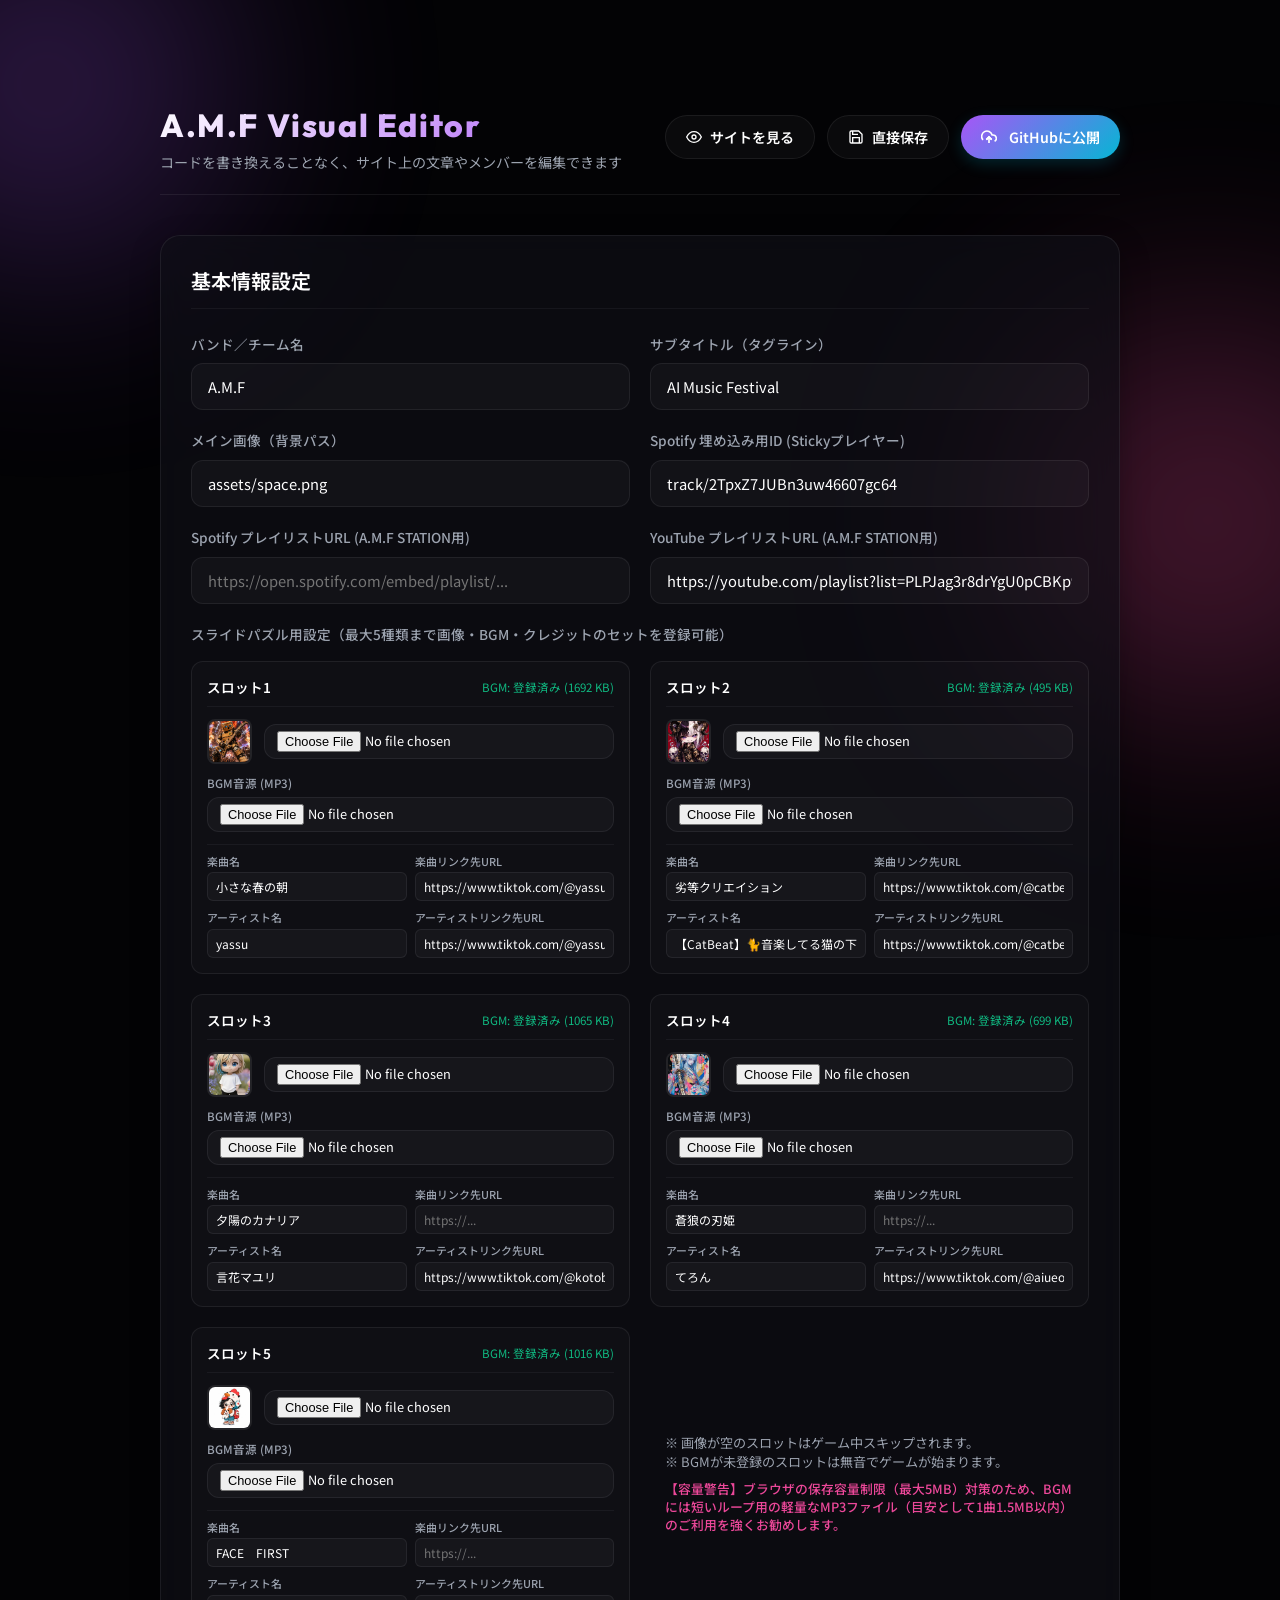
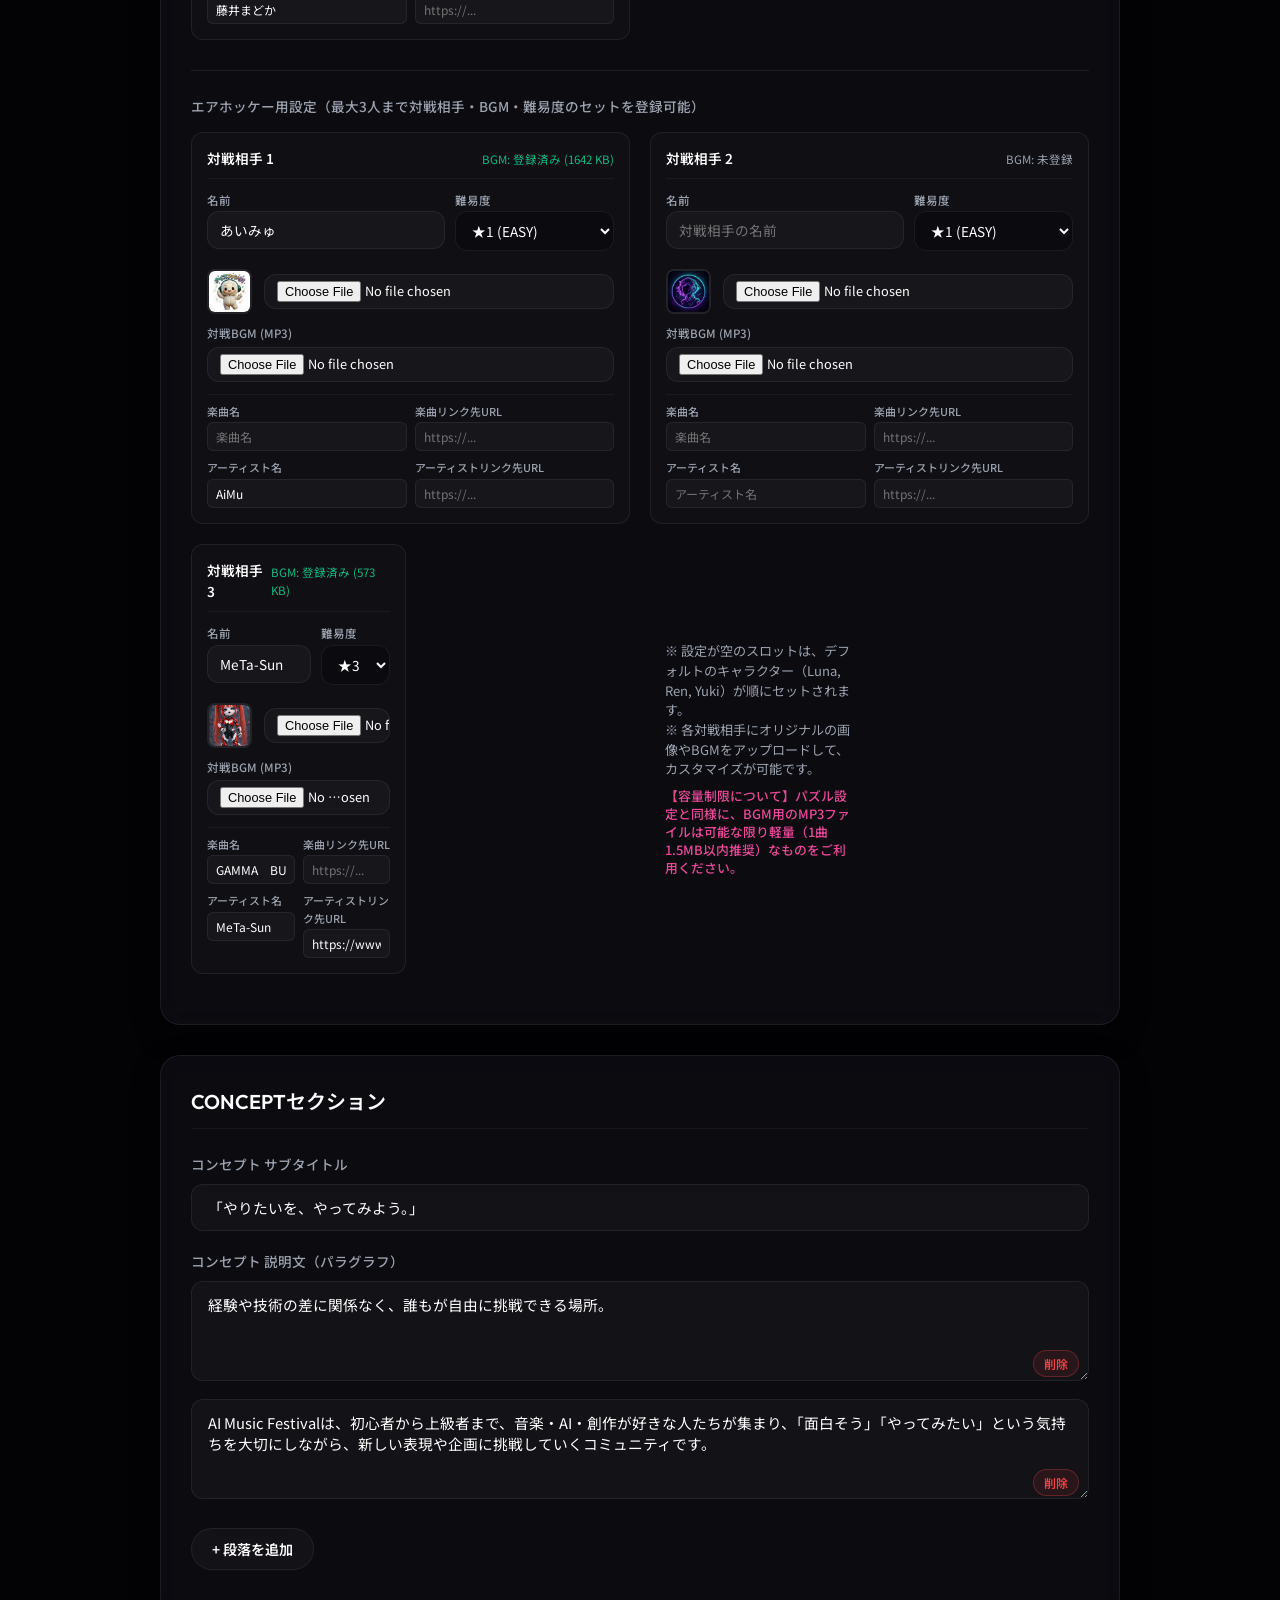
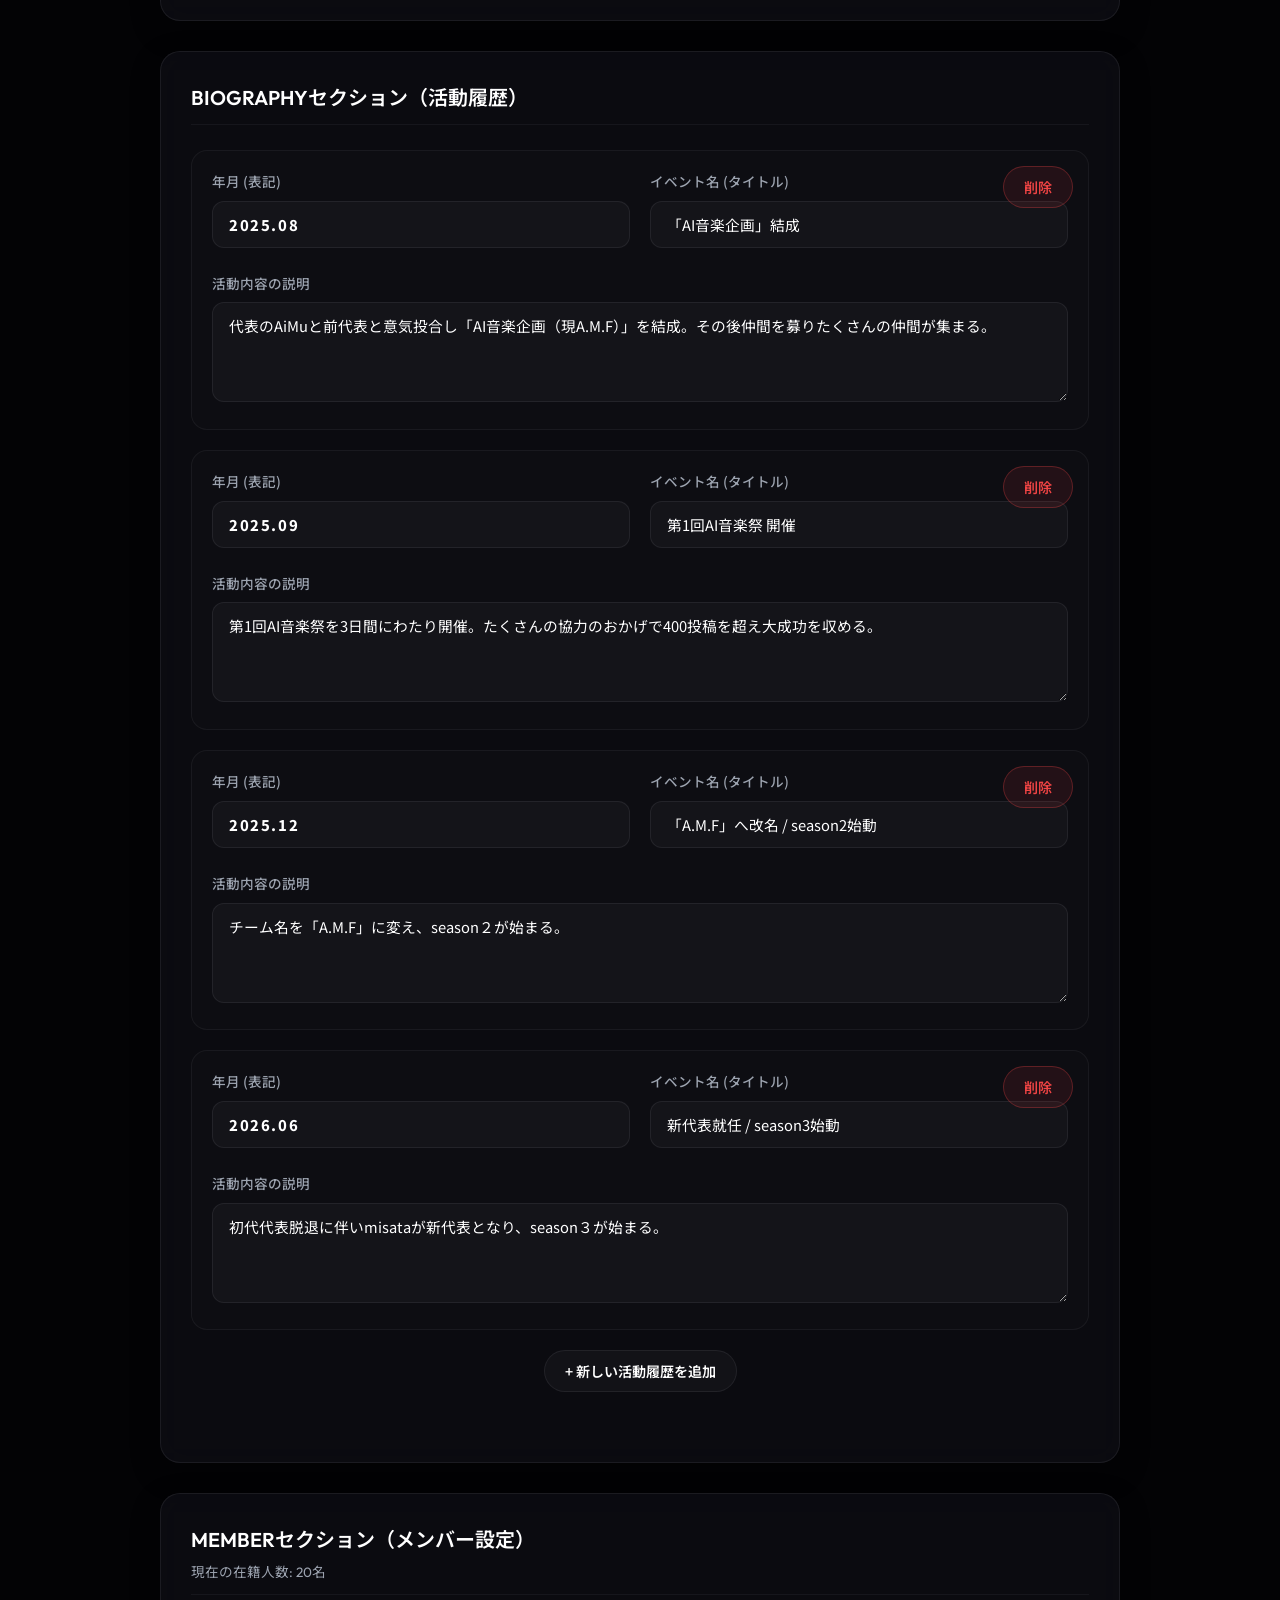
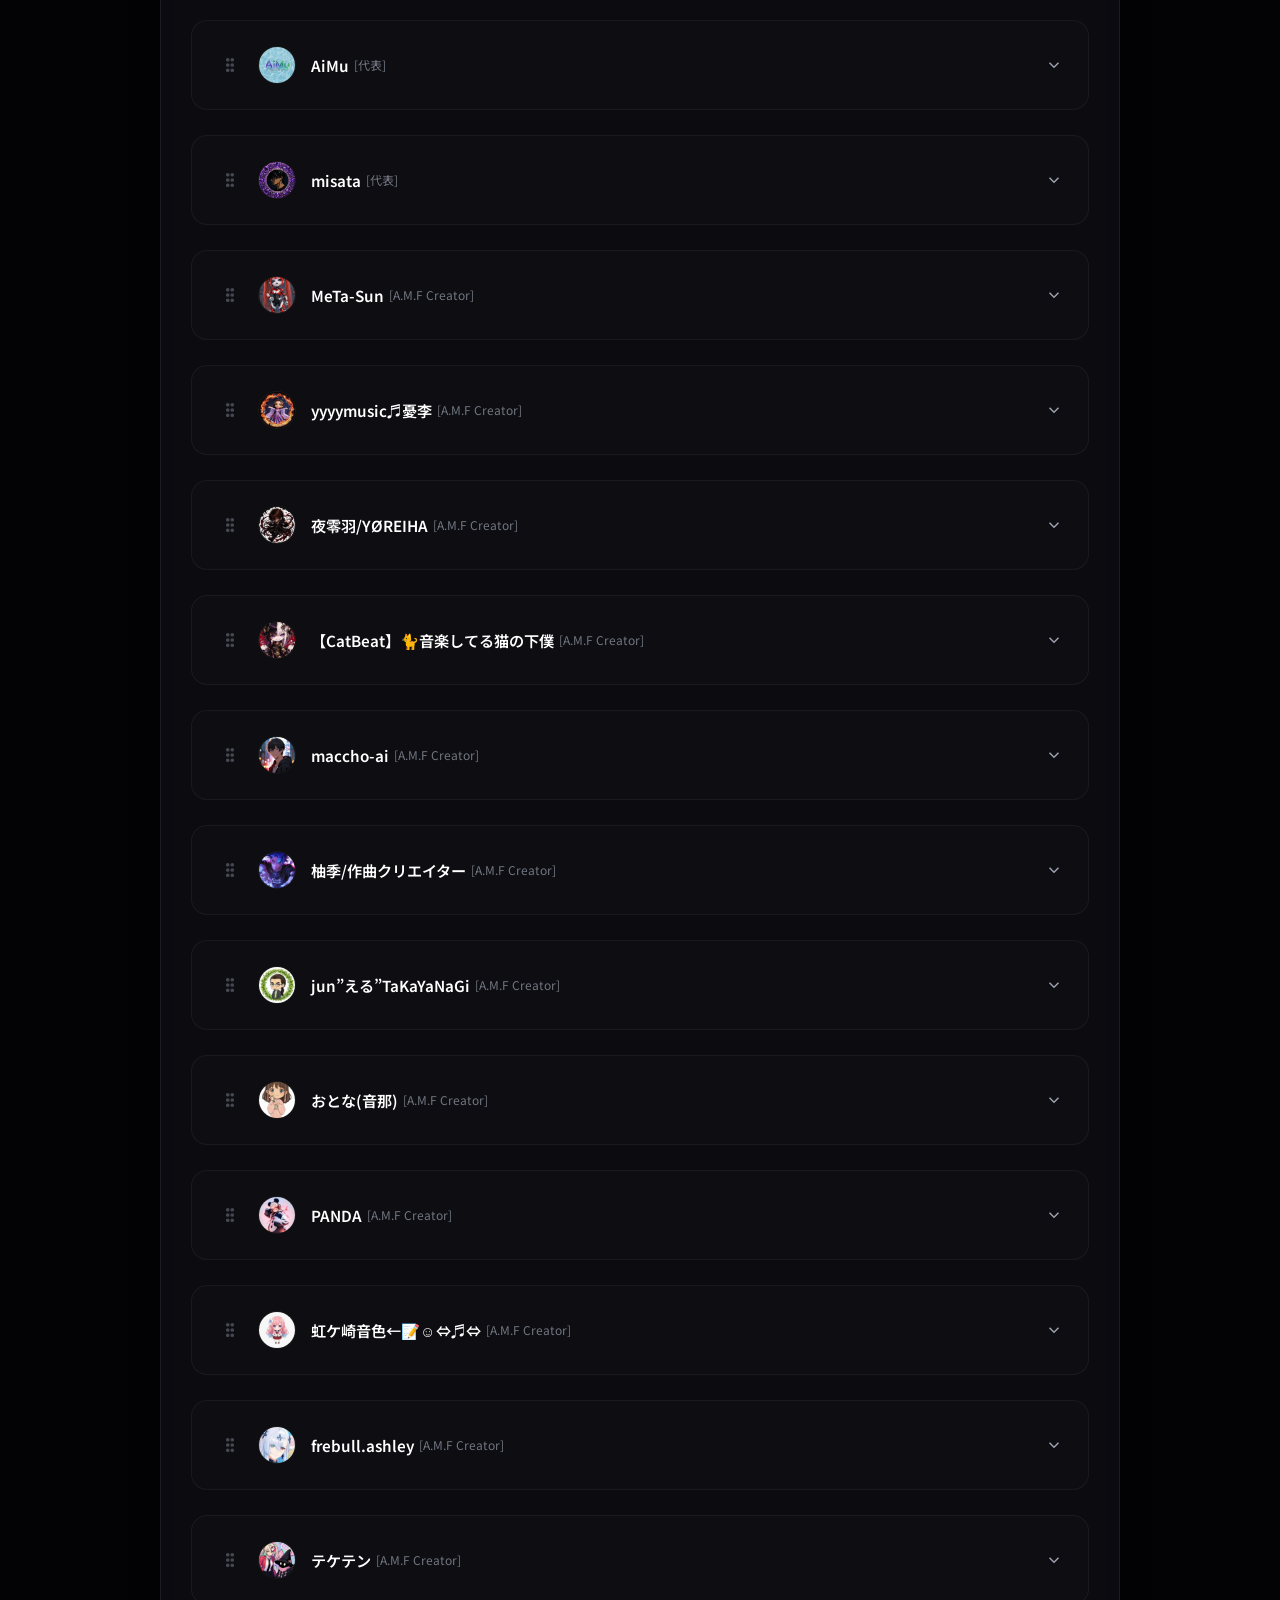
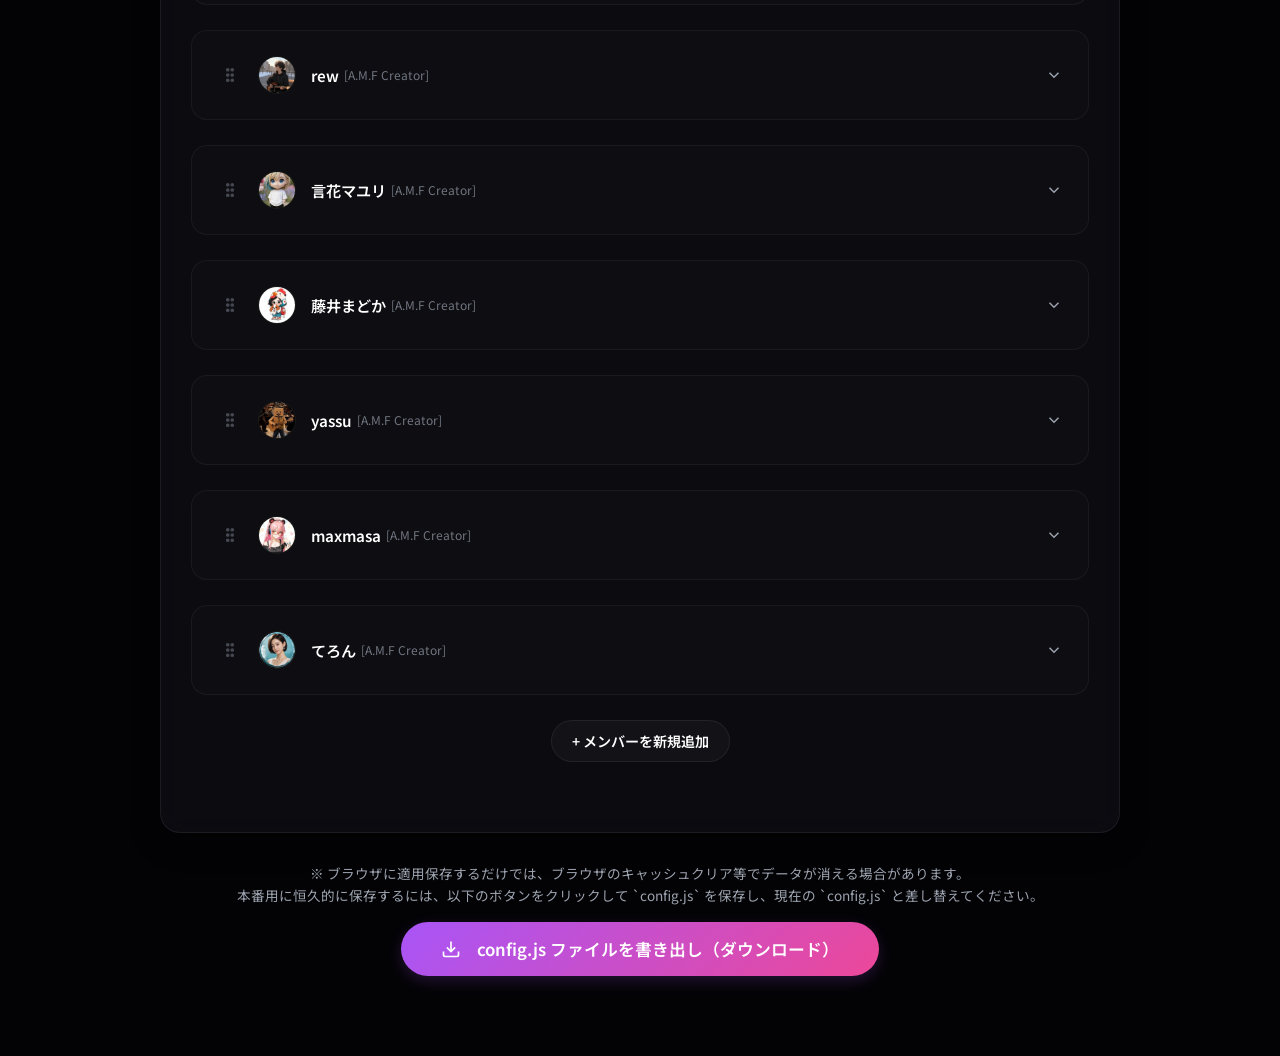
==== admin.html @ ebc2d3d8 "Initial commit of A.M.F band website" ====
<!DOCTYPE html>
<html lang="ja">
<head>
  <meta charset="UTF-8">
  <meta name="viewport" content="width=device-width, initial-scale=1.0">
  <title>A.M.F Web Editor - 管理パネル</title>
  
  <!-- Google Fonts: Outfit & Noto Sans JP -->
  <link rel="preconnect" href="https://fonts.googleapis.com">
  <link rel="preconnect" href="https://fonts.gstatic.com" crossorigin>
  <link href="https://fonts.googleapis.com/css2?family=Noto+Sans+JP:wght@300;400;500;700&family=Outfit:wght@300;400;600;800&display=swap" rel="stylesheet">
  
  <!-- Stylesheets -->
  <link rel="stylesheet" href="style.css">
  
  <style>
    /* Admin Specific Dashboard Styling (Extending design system) */
    .admin-body {
      background-color: #030305;
      padding-top: 100px;
    }
    
    .admin-container {
      max-width: 1000px;
      margin: 0 auto;
      padding: 0 20px;
    }
    
    .admin-header {
      border-bottom: 1px solid var(--color-border);
      padding-bottom: 20px;
      margin-bottom: 40px;
      display: flex;
      justify-content: space-between;
      align-items: center;
      flex-wrap: wrap;
      gap: 15px;
    }
    
    .admin-title-group h1 {
      font-family: var(--font-display);
      font-size: 2rem;
      font-weight: 800;
      letter-spacing: 0.1rem;
      background: linear-gradient(135deg, #fff, var(--color-primary));
      -webkit-background-clip: text;
      -webkit-text-fill-color: transparent;
    }
    
    .admin-title-group p {
      color: var(--color-text-secondary);
      font-size: 0.88rem;
    }
    
    .admin-action-bar {
      display: flex;
      gap: 12px;
    }
    
    .btn {
      padding: 10px 20px;
      border-radius: 30px;
      border: 1px solid var(--color-border);
      font-family: var(--font-body);
      font-size: 0.88rem;
      font-weight: 600;
      cursor: pointer;
      text-decoration: none;
      display: inline-flex;
      align-items: center;
      gap: 8px;
      transition: var(--transition-bounce);
    }
    
    .btn-primary {
      background: linear-gradient(135deg, var(--color-primary), var(--color-secondary));
      color: #fff;
      border: none;
      box-shadow: 0 5px 15px rgba(168, 85, 247, 0.2);
    }
    
    .btn-primary:hover {
      transform: translateY(-2px);
      box-shadow: 0 8px 25px rgba(168, 85, 247, 0.4);
    }
    
    .btn-secondary {
      background: rgba(255, 255, 255, 0.03);
      color: #fff;
    }
    
    .btn-secondary:hover {
      background: rgba(255, 255, 255, 0.08);
      border-color: #fff;
    }
    
    .btn-danger {
      background: rgba(239, 68, 68, 0.1);
      border-color: rgba(239, 68, 68, 0.3);
      color: #ef4444;
    }
    
    .btn-danger:hover {
      background: rgba(239, 68, 68, 0.2);
      border-color: #ef4444;
    }
    
    /* Edit Card Form Layout */
    .edit-card {
      background: var(--color-bg-card);
      border: 1px solid var(--color-border);
      border-radius: 20px;
      padding: 30px;
      margin-bottom: 30px;
      backdrop-filter: blur(15px);
      box-shadow: 0 10px 30px rgba(0,0,0,0.3);
    }
    
    .edit-card-title {
      font-family: var(--font-display);
      font-size: 1.25rem;
      font-weight: 600;
      color: #fff;
      margin-bottom: 25px;
      padding-bottom: 10px;
      border-bottom: 1px solid rgba(255, 255, 255, 0.05);
      display: flex;
      justify-content: space-between;
      align-items: center;
    }
    
    .form-group {
      margin-bottom: 20px;
    }
    
    .form-group label {
      display: block;
      font-size: 0.85rem;
      font-weight: 500;
      color: var(--color-text-secondary);
      margin-bottom: 8px;
    }
    
    .form-control {
      width: 100%;
      padding: 12px 16px;
      background: rgba(255, 255, 255, 0.03);
      border: 1px solid var(--color-border);
      border-radius: 12px;
      color: #fff;
      font-family: var(--font-body);
      font-size: 0.92rem;
      transition: var(--transition-fast);
    }
    
    .form-control:focus {
      outline: none;
      border-color: var(--color-primary);
      background: rgba(255, 255, 255, 0.06);
      box-shadow: 0 0 10px rgba(168, 85, 247, 0.2);
    }
    
    textarea.form-control {
      resize: vertical;
      min-height: 100px;
    }
    
    .form-row {
      display: grid;
      grid-template-columns: 1fr;
      gap: 20px;
    }
    
    @media (min-width: 768px) {
      .form-row {
        grid-template-columns: repeat(2, 1fr);
      }
    }
    
    /* Timeline List items */
    .timeline-item-form {
      border: 1px solid rgba(255, 255, 255, 0.05);
      background: rgba(255, 255, 255, 0.01);
      border-radius: 16px;
      padding: 20px;
      margin-bottom: 20px;
      position: relative;
    }
    
    /* Member List items */
    .member-item-form {
      border: 1px solid rgba(255, 255, 255, 0.05);
      background: rgba(255, 255, 255, 0.01);
      border-radius: 16px;
      padding: 25px;
      margin-bottom: 25px;
      position: relative;
    }
    
    .item-delete-btn {
      position: absolute;
      top: 15px;
      right: 15px;
    }
    
    .section-actions {
      text-align: center;
      margin-top: 20px;
      margin-bottom: 40px;
    }
    
    /* Alert Messages */
    .alert {
      padding: 15px 20px;
      border-radius: 12px;
      margin-bottom: 25px;
      font-size: 0.88rem;
      display: none;
    }
    
    .alert-success {
      background: rgba(16, 185, 129, 0.1);
      border: 1px solid rgba(16, 185, 129, 0.3);
      color: #10b981;
      display: block;
    }
    
    /* Drag & Drop Reordering styling */
    .member-item-form.dragging {
      opacity: 0.3 !important;
      border: 1.5px dashed var(--color-primary) !important;
      background: rgba(168, 85, 247, 0.05) !important;
      box-shadow: 0 0 15px rgba(168, 85, 247, 0.2) !important;
    }
    
    .drag-handle:hover {
      opacity: 1 !important;
      color: #fff !important;
    }
    
    @keyframes spin {
      0% { transform: rotate(0deg); }
      100% { transform: rotate(360deg); }
    }
  </style>
</head>
<body class="admin-body">

  <!-- Glow Background Orbs -->
  <div class="glow-orb orb-1"></div>
  <div class="glow-orb orb-2"></div>

  <div class="admin-container">
    
    <!-- Top Action Bar -->
    <header class="admin-header">
      <div class="admin-title-group">
        <h1>A.M.F Visual Editor</h1>
        <p>コードを書き換えることなく、サイト上の文章やメンバーを編集できます</p>
      </div>
      <div class="admin-action-bar">
        <a href="index.html" class="btn btn-secondary" target="_blank">
          <svg viewBox="0 0 24 24" width="16" height="16" stroke="currentColor" stroke-width="2" fill="none">
            <path d="M1 12s4-8 11-8 11 8 11 8-4 8-11 8-11-8-11-8z"></path>
            <circle cx="12" cy="12" r="3"></circle>
          </svg>
          サイトを見る
        </a>
        <button id="save-btn" class="btn btn-secondary">
          <svg viewBox="0 0 24 24" width="16" height="16" stroke="currentColor" stroke-width="2" fill="none">
            <path d="M19 21H5a2 2 0 0 1-2-2V5a2 2 0 0 1 2-2h11l5 5v11a2 2 0 0 1-2 2z"></path>
            <polyline points="17 21 17 13 7 13 7 21"></polyline>
            <polyline points="7 3 7 8 15 8"></polyline>
          </svg>
          直接保存
        </button>
        <button id="deploy-btn" class="btn btn-primary" style="background: linear-gradient(135deg, #a855f7, #06b6d4); color: #fff; border: none; box-shadow: 0 5px 15px rgba(6, 182, 212, 0.2);">
          <svg viewBox="0 0 24 24" width="16" height="16" stroke="currentColor" stroke-width="2.5" fill="none" style="margin-right: 4px;">
            <polyline points="16 16 12 12 8 16"></polyline>
            <line x1="12" y1="12" x2="12" y2="21"></line>
            <path d="M20.39 18.39A5 5 0 0 0 18 9h-1.26A8 8 0 1 0 3 16.3"></path>
            <polyline points="16 16 12 12 8 16"></polyline>
          </svg>
          GitHubに公開
        </button>
      </div>
    </header>

    <!-- Save Alert Indicator -->
    <div id="save-alert" class="alert alert-success" style="display: none;">
      設定を保存しました！「サイトを見る」からプレビューを確認できます。パーマネント（恒久的）に保存するには、ページ下部の「config.js ファイルを書き出し」をクリックしてファイルを差し替えてください。
    </div>

    <!-- 1. GENERAL INFORMATION -->
    <section class="edit-card">
      <div class="edit-card-title">基本情報設定</div>
      
      <div class="form-row">
        <div class="form-group">
          <label for="band-name-input">バンド／チーム名</label>
          <input type="text" id="band-name-input" class="form-control">
        </div>
        <div class="form-group">
          <label for="tagline-input">サブタイトル（タグライン）</label>
          <input type="text" id="tagline-input" class="form-control">
        </div>
      </div>
      
      <div class="form-row">
        <div class="form-group">
          <label for="hero-image-input">メイン画像（背景パス）</label>
          <input type="text" id="hero-image-input" class="form-control">
        </div>
        <div class="form-group">
          <label for="spotify-embed-input">Spotify 埋め込み用ID (Stickyプレイヤー)</label>
          <input type="text" id="spotify-embed-input" class="form-control" placeholder="例: track/4cPP8b4V... または artist/5DJS...">
        </div>
      </div>
      
      <div class="form-row">
        <div class="form-group">
          <label for="spotify-playlist-url-input">Spotify プレイリストURL (A.M.F STATION用)</label>
          <input type="text" id="spotify-playlist-url-input" class="form-control" placeholder="https://open.spotify.com/embed/playlist/...">
        </div>
        <div class="form-group">
          <label for="youtube-playlist-url-input">YouTube プレイリストURL (A.M.F STATION用)</label>
          <input type="text" id="youtube-playlist-url-input" class="form-control" placeholder="https://www.youtube.com/embed/videoseries?list=... または プレイリストID">
        </div>
      </div>
      
      <div class="form-group">
        <label>スライドパズル用設定（最大5種類まで画像・BGM・クレジットのセットを登録可能）</label>
        
        <div class="form-row" style="margin-top: 15px;">
          <!-- スロット1 -->
          <div style="display: flex; flex-direction: column; gap: 10px; background: rgba(255,255,255,0.02); padding: 15px; border-radius: 12px; border: 1px solid var(--color-border);">
            <div style="display: flex; align-items: center; justify-content: space-between; border-bottom: 1px solid rgba(255,255,255,0.05); padding-bottom: 8px; margin-bottom: 2px;">
              <span style="font-size: 0.85rem; font-weight: 600; color: #fff;">スロット1</span>
              <span id="game-music-status-0" style="font-size: 0.72rem; color: var(--color-text-secondary);">BGM: 未登録</span>
            </div>
            <!-- 画像アップローダー -->
            <div style="display: flex; gap: 12px; align-items: center;">
              <div class="avatar-preview-box" style="width: 45px; height: 45px; border-radius: 8px; overflow: hidden; border: 2px solid rgba(255,255,255,0.1); flex-shrink: 0; background: #0a0a0f;">
                <img id="game-image-preview-0" src="" style="width: 100%; height: 100%; object-fit: cover;">
              </div>
              <input type="file" id="game-image-file-0" class="form-control game-image-file" data-index="0" accept="image/*" style="padding: 6px 12px; font-size: 0.8rem; flex: 1;" title="画像を選択">
              <input type="hidden" id="game-image-input-0">
            </div>
            <!-- BGMアップローダー -->
            <div style="display: flex; flex-direction: column; gap: 4px;">
              <label style="font-size: 0.72rem; color: var(--color-text-secondary); margin-bottom: 0;">BGM音源 (MP3)</label>
              <input type="file" id="game-music-file-0" class="form-control game-music-file" data-index="0" accept="audio/mp3, audio/*" style="padding: 6px 12px; font-size: 0.8rem;" title="BGM(MP3)を選択">
              <input type="hidden" id="game-music-input-0">
            </div>
            <!-- BGM詳細クレジット -->
            <div style="display: grid; grid-template-columns: 1fr 1fr; gap: 8px; border-top: 1px solid rgba(255,255,255,0.05); padding-top: 8px; margin-top: 2px;">
              <div style="display: flex; flex-direction: column; gap: 2px;">
                <label style="font-size: 0.68rem; color: var(--color-text-secondary); margin-bottom: 0;">楽曲名</label>
                <input type="text" id="game-music-title-0" class="form-control" style="padding: 5px 8px; font-size: 0.75rem; border-radius: 6px;" placeholder="楽曲名">
              </div>
              <div style="display: flex; flex-direction: column; gap: 2px;">
                <label style="font-size: 0.68rem; color: var(--color-text-secondary); margin-bottom: 0;">楽曲リンク先URL</label>
                <input type="text" id="game-music-title-link-0" class="form-control" style="padding: 5px 8px; font-size: 0.75rem; border-radius: 6px;" placeholder="https://...">
              </div>
              <div style="display: flex; flex-direction: column; gap: 2px;">
                <label style="font-size: 0.68rem; color: var(--color-text-secondary); margin-bottom: 0;">アーティスト名</label>
                <input type="text" id="game-music-artist-0" class="form-control" style="padding: 5px 8px; font-size: 0.75rem; border-radius: 6px;" placeholder="アーティスト名">
              </div>
              <div style="display: flex; flex-direction: column; gap: 2px;">
                <label style="font-size: 0.68rem; color: var(--color-text-secondary); margin-bottom: 0;">アーティストリンク先URL</label>
                <input type="text" id="game-music-artist-link-0" class="form-control" style="padding: 5px 8px; font-size: 0.75rem; border-radius: 6px;" placeholder="https://...">
              </div>
            </div>
          </div>

          <!-- スロット2 -->
          <div style="display: flex; flex-direction: column; gap: 10px; background: rgba(255,255,255,0.02); padding: 15px; border-radius: 12px; border: 1px solid var(--color-border);">
            <div style="display: flex; align-items: center; justify-content: space-between; border-bottom: 1px solid rgba(255,255,255,0.05); padding-bottom: 8px; margin-bottom: 2px;">
              <span style="font-size: 0.85rem; font-weight: 600; color: #fff;">スロット2</span>
              <span id="game-music-status-1" style="font-size: 0.72rem; color: var(--color-text-secondary);">BGM: 未登録</span>
            </div>
            <!-- 画像アップローダー -->
            <div style="display: flex; gap: 12px; align-items: center;">
              <div class="avatar-preview-box" style="width: 45px; height: 45px; border-radius: 8px; overflow: hidden; border: 2px solid rgba(255,255,255,0.1); flex-shrink: 0; background: #0a0a0f;">
                <img id="game-image-preview-1" src="" style="width: 100%; height: 100%; object-fit: cover;">
              </div>
              <input type="file" id="game-image-file-1" class="form-control game-image-file" data-index="1" accept="image/*" style="padding: 6px 12px; font-size: 0.8rem; flex: 1;" title="画像を選択">
              <input type="hidden" id="game-image-input-1">
            </div>
            <!-- BGMアップローダー -->
            <div style="display: flex; flex-direction: column; gap: 4px;">
              <label style="font-size: 0.72rem; color: var(--color-text-secondary); margin-bottom: 0;">BGM音源 (MP3)</label>
              <input type="file" id="game-music-file-1" class="form-control game-music-file" data-index="1" accept="audio/mp3, audio/*" style="padding: 6px 12px; font-size: 0.8rem;" title="BGM(MP3)を選択">
              <input type="hidden" id="game-music-input-1">
            </div>
            <!-- BGM詳細クレジット -->
            <div style="display: grid; grid-template-columns: 1fr 1fr; gap: 8px; border-top: 1px solid rgba(255,255,255,0.05); padding-top: 8px; margin-top: 2px;">
              <div style="display: flex; flex-direction: column; gap: 2px;">
                <label style="font-size: 0.68rem; color: var(--color-text-secondary); margin-bottom: 0;">楽曲名</label>
                <input type="text" id="game-music-title-1" class="form-control" style="padding: 5px 8px; font-size: 0.75rem; border-radius: 6px;" placeholder="楽曲名">
              </div>
              <div style="display: flex; flex-direction: column; gap: 2px;">
                <label style="font-size: 0.68rem; color: var(--color-text-secondary); margin-bottom: 0;">楽曲リンク先URL</label>
                <input type="text" id="game-music-title-link-1" class="form-control" style="padding: 5px 8px; font-size: 0.75rem; border-radius: 6px;" placeholder="https://...">
              </div>
              <div style="display: flex; flex-direction: column; gap: 2px;">
                <label style="font-size: 0.68rem; color: var(--color-text-secondary); margin-bottom: 0;">アーティスト名</label>
                <input type="text" id="game-music-artist-1" class="form-control" style="padding: 5px 8px; font-size: 0.75rem; border-radius: 6px;" placeholder="アーティスト名">
              </div>
              <div style="display: flex; flex-direction: column; gap: 2px;">
                <label style="font-size: 0.68rem; color: var(--color-text-secondary); margin-bottom: 0;">アーティストリンク先URL</label>
                <input type="text" id="game-music-artist-link-1" class="form-control" style="padding: 5px 8px; font-size: 0.75rem; border-radius: 6px;" placeholder="https://...">
              </div>
            </div>
          </div>
        </div>

        <div class="form-row" style="margin-top: 20px;">
          <!-- スロット3 -->
          <div style="display: flex; flex-direction: column; gap: 10px; background: rgba(255,255,255,0.02); padding: 15px; border-radius: 12px; border: 1px solid var(--color-border);">
            <div style="display: flex; align-items: center; justify-content: space-between; border-bottom: 1px solid rgba(255,255,255,0.05); padding-bottom: 8px; margin-bottom: 2px;">
              <span style="font-size: 0.85rem; font-weight: 600; color: #fff;">スロット3</span>
              <span id="game-music-status-2" style="font-size: 0.72rem; color: var(--color-text-secondary);">BGM: 未登録</span>
            </div>
            <!-- 画像アップローダー -->
            <div style="display: flex; gap: 12px; align-items: center;">
              <div class="avatar-preview-box" style="width: 45px; height: 45px; border-radius: 8px; overflow: hidden; border: 2px solid rgba(255,255,255,0.1); flex-shrink: 0; background: #0a0a0f;">
                <img id="game-image-preview-2" src="" style="width: 100%; height: 100%; object-fit: cover;">
              </div>
              <input type="file" id="game-image-file-2" class="form-control game-image-file" data-index="2" accept="image/*" style="padding: 6px 12px; font-size: 0.8rem; flex: 1;" title="画像を選択">
              <input type="hidden" id="game-image-input-2">
            </div>
            <!-- BGMアップローダー -->
            <div style="display: flex; flex-direction: column; gap: 4px;">
              <label style="font-size: 0.72rem; color: var(--color-text-secondary); margin-bottom: 0;">BGM音源 (MP3)</label>
              <input type="file" id="game-music-file-2" class="form-control game-music-file" data-index="2" accept="audio/mp3, audio/*" style="padding: 6px 12px; font-size: 0.8rem;" title="BGM(MP3)を選択">
              <input type="hidden" id="game-music-input-2">
            </div>
            <!-- BGM詳細クレジット -->
            <div style="display: grid; grid-template-columns: 1fr 1fr; gap: 8px; border-top: 1px solid rgba(255,255,255,0.05); padding-top: 8px; margin-top: 2px;">
              <div style="display: flex; flex-direction: column; gap: 2px;">
                <label style="font-size: 0.68rem; color: var(--color-text-secondary); margin-bottom: 0;">楽曲名</label>
                <input type="text" id="game-music-title-2" class="form-control" style="padding: 5px 8px; font-size: 0.75rem; border-radius: 6px;" placeholder="楽曲名">
              </div>
              <div style="display: flex; flex-direction: column; gap: 2px;">
                <label style="font-size: 0.68rem; color: var(--color-text-secondary); margin-bottom: 0;">楽曲リンク先URL</label>
                <input type="text" id="game-music-title-link-2" class="form-control" style="padding: 5px 8px; font-size: 0.75rem; border-radius: 6px;" placeholder="https://...">
              </div>
              <div style="display: flex; flex-direction: column; gap: 2px;">
                <label style="font-size: 0.68rem; color: var(--color-text-secondary); margin-bottom: 0;">アーティスト名</label>
                <input type="text" id="game-music-artist-2" class="form-control" style="padding: 5px 8px; font-size: 0.75rem; border-radius: 6px;" placeholder="アーティスト名">
              </div>
              <div style="display: flex; flex-direction: column; gap: 2px;">
                <label style="font-size: 0.68rem; color: var(--color-text-secondary); margin-bottom: 0;">アーティストリンク先URL</label>
                <input type="text" id="game-music-artist-link-2" class="form-control" style="padding: 5px 8px; font-size: 0.75rem; border-radius: 6px;" placeholder="https://...">
              </div>
            </div>
          </div>

          <!-- スロット4 -->
          <div style="display: flex; flex-direction: column; gap: 10px; background: rgba(255,255,255,0.02); padding: 15px; border-radius: 12px; border: 1px solid var(--color-border);">
            <div style="display: flex; align-items: center; justify-content: space-between; border-bottom: 1px solid rgba(255,255,255,0.05); padding-bottom: 8px; margin-bottom: 2px;">
              <span style="font-size: 0.85rem; font-weight: 600; color: #fff;">スロット4</span>
              <span id="game-music-status-3" style="font-size: 0.72rem; color: var(--color-text-secondary);">BGM: 未登録</span>
            </div>
            <!-- 画像アップローダー -->
            <div style="display: flex; gap: 12px; align-items: center;">
              <div class="avatar-preview-box" style="width: 45px; height: 45px; border-radius: 8px; overflow: hidden; border: 2px solid rgba(255,255,255,0.1); flex-shrink: 0; background: #0a0a0f;">
                <img id="game-image-preview-3" src="" style="width: 100%; height: 100%; object-fit: cover;">
              </div>
              <input type="file" id="game-image-file-3" class="form-control game-image-file" data-index="3" accept="image/*" style="padding: 6px 12px; font-size: 0.8rem; flex: 1;" title="画像を選択">
              <input type="hidden" id="game-image-input-3">
            </div>
            <!-- BGMアップローダー -->
            <div style="display: flex; flex-direction: column; gap: 4px;">
              <label style="font-size: 0.72rem; color: var(--color-text-secondary); margin-bottom: 0;">BGM音源 (MP3)</label>
              <input type="file" id="game-music-file-3" class="form-control game-music-file" data-index="3" accept="audio/mp3, audio/*" style="padding: 6px 12px; font-size: 0.8rem;" title="BGM(MP3)を選択">
              <input type="hidden" id="game-music-input-3">
            </div>
            <!-- BGM詳細クレジット -->
            <div style="display: grid; grid-template-columns: 1fr 1fr; gap: 8px; border-top: 1px solid rgba(255,255,255,0.05); padding-top: 8px; margin-top: 2px;">
              <div style="display: flex; flex-direction: column; gap: 2px;">
                <label style="font-size: 0.68rem; color: var(--color-text-secondary); margin-bottom: 0;">楽曲名</label>
                <input type="text" id="game-music-title-3" class="form-control" style="padding: 5px 8px; font-size: 0.75rem; border-radius: 6px;" placeholder="楽曲名">
              </div>
              <div style="display: flex; flex-direction: column; gap: 2px;">
                <label style="font-size: 0.68rem; color: var(--color-text-secondary); margin-bottom: 0;">楽曲リンク先URL</label>
                <input type="text" id="game-music-title-link-3" class="form-control" style="padding: 5px 8px; font-size: 0.75rem; border-radius: 6px;" placeholder="https://...">
              </div>
              <div style="display: flex; flex-direction: column; gap: 2px;">
                <label style="font-size: 0.68rem; color: var(--color-text-secondary); margin-bottom: 0;">アーティスト名</label>
                <input type="text" id="game-music-artist-3" class="form-control" style="padding: 5px 8px; font-size: 0.75rem; border-radius: 6px;" placeholder="アーティスト名">
              </div>
              <div style="display: flex; flex-direction: column; gap: 2px;">
                <label style="font-size: 0.68rem; color: var(--color-text-secondary); margin-bottom: 0;">アーティストリンク先URL</label>
                <input type="text" id="game-music-artist-link-3" class="form-control" style="padding: 5px 8px; font-size: 0.75rem; border-radius: 6px;" placeholder="https://...">
              </div>
            </div>
          </div>
        </div>

        <div class="form-row" style="margin-top: 20px;">
          <!-- スロット5 -->
          <div style="display: flex; flex-direction: column; gap: 10px; background: rgba(255,255,255,0.02); padding: 15px; border-radius: 12px; border: 1px solid var(--color-border);">
            <div style="display: flex; align-items: center; justify-content: space-between; border-bottom: 1px solid rgba(255,255,255,0.05); padding-bottom: 8px; margin-bottom: 2px;">
              <span style="font-size: 0.85rem; font-weight: 600; color: #fff;">スロット5</span>
              <span id="game-music-status-4" style="font-size: 0.72rem; color: var(--color-text-secondary);">BGM: 未登録</span>
            </div>
            <!-- 画像アップローダー -->
            <div style="display: flex; gap: 12px; align-items: center;">
              <div class="avatar-preview-box" style="width: 45px; height: 45px; border-radius: 8px; overflow: hidden; border: 2px solid rgba(255,255,255,0.1); flex-shrink: 0; background: #0a0a0f;">
                <img id="game-image-preview-4" src="" style="width: 100%; height: 100%; object-fit: cover;">
              </div>
              <input type="file" id="game-image-file-4" class="form-control game-image-file" data-index="4" accept="image/*" style="padding: 6px 12px; font-size: 0.8rem; flex: 1;" title="画像を選択">
              <input type="hidden" id="game-image-input-4">
            </div>
            <!-- BGMアップローダー -->
            <div style="display: flex; flex-direction: column; gap: 4px;">
              <label style="font-size: 0.72rem; color: var(--color-text-secondary); margin-bottom: 0;">BGM音源 (MP3)</label>
              <input type="file" id="game-music-file-4" class="form-control game-music-file" data-index="4" accept="audio/mp3, audio/*" style="padding: 6px 12px; font-size: 0.8rem;" title="BGM(MP3)を選択">
              <input type="hidden" id="game-music-input-4">
            </div>
            <!-- BGM詳細クレジット -->
            <div style="display: grid; grid-template-columns: 1fr 1fr; gap: 8px; border-top: 1px solid rgba(255,255,255,0.05); padding-top: 8px; margin-top: 2px;">
              <div style="display: flex; flex-direction: column; gap: 2px;">
                <label style="font-size: 0.68rem; color: var(--color-text-secondary); margin-bottom: 0;">楽曲名</label>
                <input type="text" id="game-music-title-4" class="form-control" style="padding: 5px 8px; font-size: 0.75rem; border-radius: 6px;" placeholder="楽曲名">
              </div>
              <div style="display: flex; flex-direction: column; gap: 2px;">
                <label style="font-size: 0.68rem; color: var(--color-text-secondary); margin-bottom: 0;">楽曲リンク先URL</label>
                <input type="text" id="game-music-title-link-4" class="form-control" style="padding: 5px 8px; font-size: 0.75rem; border-radius: 6px;" placeholder="https://...">
              </div>
              <div style="display: flex; flex-direction: column; gap: 2px;">
                <label style="font-size: 0.68rem; color: var(--color-text-secondary); margin-bottom: 0;">アーティスト名</label>
                <input type="text" id="game-music-artist-4" class="form-control" style="padding: 5px 8px; font-size: 0.75rem; border-radius: 6px;" placeholder="アーティスト名">
              </div>
              <div style="display: flex; flex-direction: column; gap: 2px;">
                <label style="font-size: 0.68rem; color: var(--color-text-secondary); margin-bottom: 0;">アーティストリンク先URL</label>
                <input type="text" id="game-music-artist-link-4" class="form-control" style="padding: 5px 8px; font-size: 0.75rem; border-radius: 6px;" placeholder="https://...">
              </div>
            </div>
          </div>
          
          <!-- 注意書き -->
          <div style="display: flex; flex-direction: column; justify-content: center; padding: 15px;">
            <span style="font-size: 0.82rem; color: var(--color-text-secondary); line-height: 1.5; margin-bottom: 8px;">
              ※ 画像が空のスロットはゲーム中スキップされます。<br>
              ※ BGMが未登録のスロットは無音でゲームが始まります。
            </span>
            <span style="font-size: 0.8rem; color: var(--color-secondary); line-height: 1.4; font-weight: 500;">
              【容量警告】ブラウザの保存容量制限（最大5MB）対策のため、BGMには短いループ用の軽量なMP3ファイル（目安として1曲1.5MB以内）のご利用を強くお勧めします。
            </span>
          </div>
        </div>
      </div>
      
      <!-- エアホッケー用設定 -->
      <div class="form-group" style="margin-top: 30px; border-top: 1px solid rgba(255,255,255,0.08); padding-top: 25px;">
        <label>エアホッケー用設定（最大3人まで対戦相手・BGM・難易度のセットを登録可能）</label>
        
        <div class="form-row" style="margin-top: 15px;">
          <!-- キャラクター1 -->
          <div style="display: flex; flex-direction: column; gap: 10px; background: rgba(255,255,255,0.02); padding: 15px; border-radius: 12px; border: 1px solid var(--color-border);">
            <div style="display: flex; align-items: center; justify-content: space-between; border-bottom: 1px solid rgba(255,255,255,0.05); padding-bottom: 8px; margin-bottom: 2px;">
              <span style="font-size: 0.85rem; font-weight: 600; color: #fff;">対戦相手 1</span>
              <span id="hockey-music-status-0" style="font-size: 0.72rem; color: var(--color-text-secondary);">BGM: 未登録</span>
            </div>
            
            <div class="form-row" style="grid-template-columns: 1.5fr 1fr; gap: 10px; margin-bottom: 0; display: grid;">
              <div style="display: flex; flex-direction: column; gap: 2px;">
                <label style="font-size: 0.72rem; color: var(--color-text-secondary); margin-bottom: 0;">名前</label>
                <input type="text" id="hockey-name-0" class="form-control" style="padding: 8px 12px; font-size: 0.85rem;" placeholder="対戦相手の名前">
              </div>
              <div style="display: flex; flex-direction: column; gap: 2px;">
                <label style="font-size: 0.72rem; color: var(--color-text-secondary); margin-bottom: 0;">難易度</label>
                <select id="hockey-difficulty-0" class="form-control" style="padding: 8px 12px; font-size: 0.85rem; background: #0a0a0f; color: #fff; border: 1px solid var(--color-border); border-radius: 12px; height: 100%;">
                  <option value="1">★1 (EASY)</option>
                  <option value="2">★2 (NORMAL)</option>
                  <option value="3">★3 (HARD)</option>
                </select>
              </div>
            </div>

            <!-- 画像アップローダー -->
            <div style="display: flex; gap: 12px; align-items: center; margin-top: 8px;">
              <div class="avatar-preview-box" style="width: 45px; height: 45px; border-radius: 8px; overflow: hidden; border: 2px solid rgba(255,255,255,0.1); flex-shrink: 0; background: #0a0a0f;">
                <img id="hockey-image-preview-0" src="" style="width: 100%; height: 100%; object-fit: cover;">
              </div>
              <input type="file" id="hockey-image-file-0" class="form-control hockey-image-file" data-index="0" accept="image/*" style="padding: 6px 12px; font-size: 0.8rem; flex: 1;" title="画像を選択">
              <input type="hidden" id="hockey-image-input-0">
            </div>
            <!-- BGMアップローダー -->
            <div style="display: flex; flex-direction: column; gap: 4px;">
              <label style="font-size: 0.72rem; color: var(--color-text-secondary); margin-bottom: 0;">対戦BGM (MP3)</label>
              <input type="file" id="hockey-music-file-0" class="form-control hockey-music-file" data-index="0" accept="audio/mp3, audio/*" style="padding: 6px 12px; font-size: 0.8rem;" title="BGM(MP3)を選択">
              <input type="hidden" id="hockey-music-input-0">
            </div>
            <!-- BGM詳細クレジット -->
            <div style="display: grid; grid-template-columns: 1fr 1fr; gap: 8px; border-top: 1px solid rgba(255,255,255,0.05); padding-top: 8px; margin-top: 2px;">
              <div style="display: flex; flex-direction: column; gap: 2px;">
                <label style="font-size: 0.68rem; color: var(--color-text-secondary); margin-bottom: 0;">楽曲名</label>
                <input type="text" id="hockey-music-title-0" class="form-control" style="padding: 5px 8px; font-size: 0.75rem; border-radius: 6px;" placeholder="楽曲名">
              </div>
              <div style="display: flex; flex-direction: column; gap: 2px;">
                <label style="font-size: 0.68rem; color: var(--color-text-secondary); margin-bottom: 0;">楽曲リンク先URL</label>
                <input type="text" id="hockey-music-title-link-0" class="form-control" style="padding: 5px 8px; font-size: 0.75rem; border-radius: 6px;" placeholder="https://...">
              </div>
              <div style="display: flex; flex-direction: column; gap: 2px;">
                <label style="font-size: 0.68rem; color: var(--color-text-secondary); margin-bottom: 0;">アーティスト名</label>
                <input type="text" id="hockey-music-artist-0" class="form-control" style="padding: 5px 8px; font-size: 0.75rem; border-radius: 6px;" placeholder="アーティスト名">
              </div>
              <div style="display: flex; flex-direction: column; gap: 2px;">
                <label style="font-size: 0.68rem; color: var(--color-text-secondary); margin-bottom: 0;">アーティストリンク先URL</label>
                <input type="text" id="hockey-music-artist-link-0" class="form-control" style="padding: 5px 8px; font-size: 0.75rem; border-radius: 6px;" placeholder="https://...">
              </div>
            </div>
          </div>

          <!-- キャラクター2 -->
          <div style="display: flex; flex-direction: column; gap: 10px; background: rgba(255,255,255,0.02); padding: 15px; border-radius: 12px; border: 1px solid var(--color-border);">
            <div style="display: flex; align-items: center; justify-content: space-between; border-bottom: 1px solid rgba(255,255,255,0.05); padding-bottom: 8px; margin-bottom: 2px;">
              <span style="font-size: 0.85rem; font-weight: 600; color: #fff;">対戦相手 2</span>
              <span id="hockey-music-status-1" style="font-size: 0.72rem; color: var(--color-text-secondary);">BGM: 未登録</span>
            </div>
            
            <div class="form-row" style="grid-template-columns: 1.5fr 1fr; gap: 10px; margin-bottom: 0; display: grid;">
              <div style="display: flex; flex-direction: column; gap: 2px;">
                <label style="font-size: 0.72rem; color: var(--color-text-secondary); margin-bottom: 0;">名前</label>
                <input type="text" id="hockey-name-1" class="form-control" style="padding: 8px 12px; font-size: 0.85rem;" placeholder="対戦相手の名前">
              </div>
              <div style="display: flex; flex-direction: column; gap: 2px;">
                <label style="font-size: 0.72rem; color: var(--color-text-secondary); margin-bottom: 0;">難易度</label>
                <select id="hockey-difficulty-1" class="form-control" style="padding: 8px 12px; font-size: 0.85rem; background: #0a0a0f; color: #fff; border: 1px solid var(--color-border); border-radius: 12px; height: 100%;">
                  <option value="1">★1 (EASY)</option>
                  <option value="2">★2 (NORMAL)</option>
                  <option value="3">★3 (HARD)</option>
                </select>
              </div>
            </div>

            <!-- 画像アップローダー -->
            <div style="display: flex; gap: 12px; align-items: center; margin-top: 8px;">
              <div class="avatar-preview-box" style="width: 45px; height: 45px; border-radius: 8px; overflow: hidden; border: 2px solid rgba(255,255,255,0.1); flex-shrink: 0; background: #0a0a0f;">
                <img id="hockey-image-preview-1" src="" style="width: 100%; height: 100%; object-fit: cover;">
              </div>
              <input type="file" id="hockey-image-file-1" class="form-control hockey-image-file" data-index="1" accept="image/*" style="padding: 6px 12px; font-size: 0.8rem; flex: 1;" title="画像を選択">
              <input type="hidden" id="hockey-image-input-1">
            </div>
            <!-- BGMアップローダー -->
            <div style="display: flex; flex-direction: column; gap: 4px;">
              <label style="font-size: 0.72rem; color: var(--color-text-secondary); margin-bottom: 0;">対戦BGM (MP3)</label>
              <input type="file" id="hockey-music-file-1" class="form-control hockey-music-file" data-index="1" accept="audio/mp3, audio/*" style="padding: 6px 12px; font-size: 0.8rem;" title="BGM(MP3)を選択">
              <input type="hidden" id="hockey-music-input-1">
            </div>
            <!-- BGM詳細クレジット -->
            <div style="display: grid; grid-template-columns: 1fr 1fr; gap: 8px; border-top: 1px solid rgba(255,255,255,0.05); padding-top: 8px; margin-top: 2px;">
              <div style="display: flex; flex-direction: column; gap: 2px;">
                <label style="font-size: 0.68rem; color: var(--color-text-secondary); margin-bottom: 0;">楽曲名</label>
                <input type="text" id="hockey-music-title-1" class="form-control" style="padding: 5px 8px; font-size: 0.75rem; border-radius: 6px;" placeholder="楽曲名">
              </div>
              <div style="display: flex; flex-direction: column; gap: 2px;">
                <label style="font-size: 0.68rem; color: var(--color-text-secondary); margin-bottom: 0;">楽曲リンク先URL</label>
                <input type="text" id="hockey-music-title-link-1" class="form-control" style="padding: 5px 8px; font-size: 0.75rem; border-radius: 6px;" placeholder="https://...">
              </div>
              <div style="display: flex; flex-direction: column; gap: 2px;">
                <label style="font-size: 0.68rem; color: var(--color-text-secondary); margin-bottom: 0;">アーティスト名</label>
                <input type="text" id="hockey-music-artist-1" class="form-control" style="padding: 5px 8px; font-size: 0.75rem; border-radius: 6px;" placeholder="アーティスト名">
              </div>
              <div style="display: flex; flex-direction: column; gap: 2px;">
                <label style="font-size: 0.68rem; color: var(--color-text-secondary); margin-bottom: 0;">アーティストリンク先URL</label>
                <input type="text" id="hockey-music-artist-link-1" class="form-control" style="padding: 5px 8px; font-size: 0.75rem; border-radius: 6px;" placeholder="https://...">
              </div>
            </div>
          </div>
        </div>

        <div class="form-row" style="margin-top: 20px;">
          <!-- キャラクター3 -->
          <div style="display: flex; flex-direction: column; gap: 10px; background: rgba(255,255,255,0.02); padding: 15px; border-radius: 12px; border: 1px solid var(--color-border); max-width: 49%; width: 100%;">
            <div style="display: flex; align-items: center; justify-content: space-between; border-bottom: 1px solid rgba(255,255,255,0.05); padding-bottom: 8px; margin-bottom: 2px;">
              <span style="font-size: 0.85rem; font-weight: 600; color: #fff;">対戦相手 3</span>
              <span id="hockey-music-status-2" style="font-size: 0.72rem; color: var(--color-text-secondary);">BGM: 未登録</span>
            </div>
            
            <div class="form-row" style="grid-template-columns: 1.5fr 1fr; gap: 10px; margin-bottom: 0; display: grid;">
              <div style="display: flex; flex-direction: column; gap: 2px;">
                <label style="font-size: 0.72rem; color: var(--color-text-secondary); margin-bottom: 0;">名前</label>
                <input type="text" id="hockey-name-2" class="form-control" style="padding: 8px 12px; font-size: 0.85rem;" placeholder="対戦相手の名前">
              </div>
              <div style="display: flex; flex-direction: column; gap: 2px;">
                <label style="font-size: 0.72rem; color: var(--color-text-secondary); margin-bottom: 0;">難易度</label>
                <select id="hockey-difficulty-2" class="form-control" style="padding: 8px 12px; font-size: 0.85rem; background: #0a0a0f; color: #fff; border: 1px solid var(--color-border); border-radius: 12px; height: 100%;">
                  <option value="1">★1 (EASY)</option>
                  <option value="2">★2 (NORMAL)</option>
                  <option value="3">★3 (HARD)</option>
                </select>
              </div>
            </div>

            <!-- 画像アップローダー -->
            <div style="display: flex; gap: 12px; align-items: center; margin-top: 8px;">
              <div class="avatar-preview-box" style="width: 45px; height: 45px; border-radius: 8px; overflow: hidden; border: 2px solid rgba(255,255,255,0.1); flex-shrink: 0; background: #0a0a0f;">
                <img id="hockey-image-preview-2" src="" style="width: 100%; height: 100%; object-fit: cover;">
              </div>
              <input type="file" id="hockey-image-file-2" class="form-control hockey-image-file" data-index="2" accept="image/*" style="padding: 6px 12px; font-size: 0.8rem; flex: 1;" title="画像を選択">
              <input type="hidden" id="hockey-image-input-2">
            </div>
            <!-- BGMアップローダー -->
            <div style="display: flex; flex-direction: column; gap: 4px;">
              <label style="font-size: 0.72rem; color: var(--color-text-secondary); margin-bottom: 0;">対戦BGM (MP3)</label>
              <input type="file" id="hockey-music-file-2" class="form-control hockey-music-file" data-index="2" accept="audio/mp3, audio/*" style="padding: 6px 12px; font-size: 0.8rem;" title="BGM(MP3)を選択">
              <input type="hidden" id="hockey-music-input-2">
            </div>
            <!-- BGM詳細クレジット -->
            <div style="display: grid; grid-template-columns: 1fr 1fr; gap: 8px; border-top: 1px solid rgba(255,255,255,0.05); padding-top: 8px; margin-top: 2px;">
              <div style="display: flex; flex-direction: column; gap: 2px;">
                <label style="font-size: 0.68rem; color: var(--color-text-secondary); margin-bottom: 0;">楽曲名</label>
                <input type="text" id="hockey-music-title-2" class="form-control" style="padding: 5px 8px; font-size: 0.75rem; border-radius: 6px;" placeholder="楽曲名">
              </div>
              <div style="display: flex; flex-direction: column; gap: 2px;">
                <label style="font-size: 0.68rem; color: var(--color-text-secondary); margin-bottom: 0;">楽曲リンク先URL</label>
                <input type="text" id="hockey-music-title-link-2" class="form-control" style="padding: 5px 8px; font-size: 0.75rem; border-radius: 6px;" placeholder="https://...">
              </div>
              <div style="display: flex; flex-direction: column; gap: 2px;">
                <label style="font-size: 0.68rem; color: var(--color-text-secondary); margin-bottom: 0;">アーティスト名</label>
                <input type="text" id="hockey-music-artist-2" class="form-control" style="padding: 5px 8px; font-size: 0.75rem; border-radius: 6px;" placeholder="アーティスト名">
              </div>
              <div style="display: flex; flex-direction: column; gap: 2px;">
                <label style="font-size: 0.68rem; color: var(--color-text-secondary); margin-bottom: 0;">アーティストリンク先URL</label>
                <input type="text" id="hockey-music-artist-link-2" class="form-control" style="padding: 5px 8px; font-size: 0.75rem; border-radius: 6px;" placeholder="https://...">
              </div>
            </div>
          </div>
          
          <!-- 注意書き -->
          <div style="display: flex; flex-direction: column; justify-content: center; padding: 15px; width: 49%;">
            <span style="font-size: 0.82rem; color: var(--color-text-secondary); line-height: 1.5; margin-bottom: 8px;">
              ※ 設定が空のスロットは、デフォルトのキャラクター（Luna, Ren, Yuki）が順にセットされます。<br>
              ※ 各対戦相手にオリジナルの画像やBGMをアップロードして、カスタマイズが可能です。
            </span>
            <span style="font-size: 0.8rem; color: var(--color-secondary); line-height: 1.4; font-weight: 500;">
              【容量制限について】パズル設定と同様に、BGM用のMP3ファイルは可能な限り軽量（1曲1.5MB以内推奨）なものをご利用ください。
            </span>
          </div>
        </div>
      </div>
    </section>

    <!-- 2. CONCEPT SECTION -->
    <section class="edit-card">
      <div class="edit-card-title">CONCEPTセクション</div>
      
      <div class="form-group">
        <label for="concept-subtitle-input">コンセプト サブタイトル</label>
        <input type="text" id="concept-subtitle-input" class="form-control">
      </div>
      
      <div class="form-group">
        <label>コンセプト 説明文（パラグラフ）</label>
        <div id="concept-paragraphs-container">
          <!-- Dynamically populated textarea inputs -->
        </div>
        <button id="add-paragraph-btn" class="btn btn-secondary" style="margin-top: 10px;">+ 段落を追加</button>
      </div>
    </section>

    <!-- 3. BIOGRAPHY SECTION -->
    <section class="edit-card">
      <div class="edit-card-title">BIOGRAPHYセクション（活動履歴）</div>
      
      <div id="timeline-container">
        <!-- Dynamically populated list of events -->
      </div>
      
      <div class="section-actions">
        <button id="add-timeline-btn" class="btn btn-secondary">+ 新しい活動履歴を追加</button>
      </div>
    </section>

    <!-- 4. MEMBER SECTION -->
    <section class="edit-card">
      <div class="edit-card-title" style="display: flex; flex-direction: column; align-items: flex-start; gap: 6px;">
        <div style="width: 100%; display: flex; justify-content: space-between; align-items: center;">
          <span>MEMBERセクション（メンバー設定）</span>
        </div>
        <span id="admin-member-count" style="font-size: 0.85rem; color: var(--color-text-secondary); font-weight: normal; margin-left: 0;">現在の在籍人数: 0名</span>
      </div>
      
      <div id="members-container">
        <!-- Dynamically populated list of members -->
      </div>
      
      <div class="section-actions">
        <button id="add-member-btn" class="btn btn-secondary">+ メンバーを新規追加</button>
      </div>
    </section>

    <!-- Bottom export action panel -->
    <div style="margin-bottom: 80px; text-align: center;">
      <p style="color: var(--color-text-secondary); font-size: 0.85rem; margin-bottom: 15px;">
        ※ ブラウザに適用保存するだけでは、ブラウザのキャッシュクリア等でデータが消える場合があります。<br>
        本番用に恒久的に保存するには、以下のボタンをクリックして `config.js` を保存し、現在の `config.js` と差し替えてください。
      </p>
      <button id="export-btn" class="btn btn-primary" style="padding: 15px 40px; font-size: 1.05rem;">
        <svg viewBox="0 0 24 24" width="20" height="20" stroke="currentColor" stroke-width="2" fill="none" style="margin-right: 8px;">
          <path d="M21 15v4a2 2 0 0 1-2 2H5a2 2 0 0 1-2-2v-4"></path>
          <polyline points="7 10 12 15 17 10"></polyline>
          <line x1="12" y1="15" x2="12" y2="3"></line>
        </svg>
        config.js ファイルを書き出し（ダウンロード）
      </button>
    </div>

  </div>

  <!-- Deploy Modal Overlay -->
  <div id="deploy-modal" class="loader-overlay" style="display: none; z-index: 10000; align-items: center; justify-content: center; background: rgba(3, 3, 5, 0.85); backdrop-filter: blur(10px); position: fixed; top: 0; left: 0; width: 100%; height: 100%;">
    <div class="edit-card" style="width: 90%; max-width: 450px; text-align: center; padding: 40px 30px; position: relative;">
      <h3 id="deploy-modal-title" style="font-family: var(--font-display); font-size: 1.3rem; font-weight: 700; color: #fff; margin-bottom: 20px; letter-spacing: 0.05rem;">GitHubへの公開</h3>
      
      <!-- Progress Indicator -->
      <div id="deploy-loading-box" style="margin: 30px 0;">
        <div style="width: 50px; height: 50px; border: 4px solid rgba(255,255,255,0.05); border-top-color: var(--color-primary); border-radius: 50%; animation: spin 1s linear infinite; margin: 0 auto 20px auto;"></div>
        <p id="deploy-status-text" style="color: var(--color-text-secondary); font-size: 0.9rem; line-height: 1.6;">アップロードを準備中...</p>
      </div>

      <!-- Result Indicator -->
      <div id="deploy-result-box" style="display: none; margin: 30px 0;">
        <div id="deploy-success-icon" style="display: none; width: 60px; height: 60px; border-radius: 50%; background: rgba(16, 185, 129, 0.1); border: 2px solid #10b981; color: #10b981; display: flex; align-items: center; justify-content: center; font-size: 1.8rem; margin: 0 auto 20px auto; font-weight: bold;">✓</div>
        <div id="deploy-error-icon" style="display: none; width: 60px; height: 60px; border-radius: 50%; background: rgba(239, 68, 68, 0.1); border: 2px solid #ef4444; color: #ef4444; display: flex; align-items: center; justify-content: center; font-size: 1.8rem; margin: 0 auto 20px auto; font-weight: bold;">✗</div>
        <p id="deploy-result-message" style="color: #fff; font-size: 0.95rem; font-weight: 500; margin-bottom: 15px;"></p>
        <p id="deploy-result-detail" style="color: var(--color-text-secondary); font-size: 0.85rem; line-height: 1.6; margin-bottom: 25px;"></p>
        <a id="deploy-live-link" href="#" class="btn btn-primary" target="_blank" style="margin-bottom: 10px; width: 100%; justify-content: center; display: none;">公開されたサイトを見る</a>
      </div>

      <!-- Close Button -->
      <button id="deploy-close-btn" class="btn btn-secondary" style="width: 100%; justify-content: center; display: none;">閉じる</button>
    </div>
  </div>

  <!-- Scripts -->
  <script src="config.js"></script>
  <script src="admin.js"></script>
</body>
</html>
---- style.css ----
/* ==========================================================================
   A.M.F - Stylesheet (Mobile First & Modern Dark Aesthetic)
   ========================================================================== */

/* Design Tokens & Variables */
:root {
  --font-display: 'Outfit', 'Noto Sans JP', sans-serif;
  --font-body: 'Noto Sans JP', 'Outfit', sans-serif;

  /* Colors */
  --color-bg-deep: #050507;
  --color-bg-dark: #0a0a0f;
  --color-bg-card: rgba(16, 16, 24, 0.65);
  --color-border: rgba(255, 255, 255, 0.07);
  
  --color-primary: #a855f7;       /* Nebula Purple */
  --color-secondary: #ec4899;     /* Neon Pink */
  --color-accent: #06b6d4;        /* Cyan */
  
  --color-text-primary: #ffffff;
  --color-text-secondary: #9ca3af;
  --color-text-muted: #6b7280;

  /* Transitions */
  --transition-smooth: all 0.4s cubic-bezier(0.16, 1, 0.3, 1);
  --transition-fast: all 0.2s cubic-bezier(0.16, 1, 0.3, 1);
  --transition-bounce: all 0.5s cubic-bezier(0.34, 1.56, 0.64, 1);

  /* Layout */
  --mobile-nav-height: 70px;
}

/* Reset & Base Styles */
*, *::before, *::after {
  box-sizing: border-box;
  margin: 0;
  padding: 0;
}

html {
  scroll-behavior: smooth;
  -webkit-tap-highlight-color: transparent;
}

body {
  font-family: var(--font-body);
  background-color: var(--color-bg-deep);
  color: var(--color-text-primary);
  line-height: 1.6;
  overflow-x: hidden;
  position: relative;
  -webkit-font-smoothing: antialiased;
}

/* Custom Scrollbar */
::-webkit-scrollbar {
  width: 6px;
}
::-webkit-scrollbar-track {
  background: var(--color-bg-deep);
}
::-webkit-scrollbar-thumb {
  background: var(--color-primary);
  border-radius: 3px;
}
::-webkit-scrollbar-thumb:hover {
  background: var(--color-secondary);
}

/* Glowing Ambient Orbs */
.glow-orb {
  position: fixed;
  border-radius: 50%;
  z-index: -1;
  filter: blur(120px);
  opacity: 0.3;
  pointer-events: none;
}

.orb-1 {
  width: 350px;
  height: 350px;
  background: var(--color-primary);
  top: -10%;
  left: -10%;
  animation: floatOrb 25s infinite alternate ease-in-out;
}

.orb-2 {
  width: 400px;
  height: 400px;
  background: var(--color-secondary);
  bottom: 20%;
  right: -10%;
  animation: floatOrb 30s infinite alternate-reverse ease-in-out;
}

.orb-3 {
  width: 300px;
  height: 300px;
  background: var(--color-accent);
  top: 40%;
  left: 50%;
  transform: translateX(-50%);
  animation: floatOrb 20s infinite alternate ease-in-out;
}

@keyframes floatOrb {
  0% { transform: translate(0, 0) scale(1); }
  50% { transform: translate(50px, 30px) scale(1.1); }
  100% { transform: translate(-30px, -50px) scale(0.9); }
}

/* Loader Screen */
.loader-overlay {
  position: fixed;
  top: 0;
  left: 0;
  width: 100vw;
  height: 100vh;
  background: var(--color-bg-deep);
  z-index: 9999;
  display: flex;
  justify-content: center;
  align-items: center;
  transition: opacity 0.6s cubic-bezier(0.16, 1, 0.3, 1), visibility 0.6s;
}

.loader-overlay.fade-out {
  opacity: 0;
  visibility: hidden;
}

.loader-content {
  text-align: center;
}

.loader-logo {
  font-family: var(--font-display);
  font-size: 2.2rem;
  font-weight: 800;
  letter-spacing: 0.5rem;
  color: #fff;
  text-shadow: 0 0 15px rgba(168, 85, 247, 0.6);
  margin-bottom: 20px;
  animation: pulseLogo 2s infinite ease-in-out;
}

.loader-line {
  width: 80px;
  height: 2px;
  background: linear-gradient(90deg, var(--color-primary), var(--color-secondary));
  margin: 0 auto;
  position: relative;
  overflow: hidden;
  border-radius: 2px;
}

.loader-line::after {
  content: '';
  position: absolute;
  top: 0;
  left: -100%;
  width: 100%;
  height: 100%;
  background: #fff;
  animation: scanLine 1.5s infinite ease;
}

@keyframes scanLine {
  0% { left: -100%; }
  50% { left: 100%; }
  100% { left: 100%; }
}

@keyframes pulseLogo {
  0%, 100% { opacity: 0.6; transform: scale(0.98); }
  50% { opacity: 1; transform: scale(1); }
}

/* Header & Navigation (Top) */
.main-header {
  position: fixed;
  top: 0;
  left: 0;
  width: 100%;
  padding: 20px;
  z-index: 1000;
  display: flex;
  justify-content: space-between;
  align-items: center;
  background: linear-gradient(to bottom, rgba(5, 5, 7, 0.9), transparent);
  backdrop-filter: blur(10px);
  border-bottom: 1px solid rgba(255, 255, 255, 0.03);
}

.header-logo {
  font-family: var(--font-display);
  font-weight: 800;
  font-size: 1.4rem;
  letter-spacing: 0.2rem;
  color: #fff;
  text-shadow: 0 0 10px rgba(236, 72, 153, 0.4);
}

.desktop-nav {
  display: none; /* Mobile first: hide top navigation */
}

/* Main Sections Layout */
.content-wrapper {
  padding-bottom: calc(var(--mobile-nav-height) + 20px);
}

.section-container {
  padding: 80px 20px 40px 20px;
  max-width: 1200px;
  margin: 0 auto;
}

.section-header {
  margin-bottom: 40px;
  text-align: center;
  position: relative;
}

.section-title {
  font-family: var(--font-display);
  font-size: 2.2rem;
  font-weight: 800;
  letter-spacing: 0.3rem;
  color: #fff;
  display: inline-block;
  background: linear-gradient(135deg, #fff 30%, var(--color-text-secondary));
  -webkit-background-clip: text;
  -webkit-text-fill-color: transparent;
}

.member-count {
  font-size: 0.85rem;
  color: var(--color-text-secondary);
  letter-spacing: 0.08rem;
  margin-top: 12px;
  font-weight: 500;
  opacity: 0.8;
}

.title-line {
  width: 40px;
  height: 3px;
  background: linear-gradient(90deg, var(--color-primary), var(--color-secondary));
  margin: 10px auto 0 auto;
  border-radius: 2px;
  box-shadow: 0 0 8px var(--color-primary);
}

/* 1. Hero Section */
.hero-section {
  height: 100vh;
  position: relative;
  display: flex;
  justify-content: center;
  align-items: center;
  overflow: hidden;
  text-align: center;
}

.hero-bg-wrapper {
  position: absolute;
  top: 0;
  left: 0;
  width: 100%;
  height: 100%;
  z-index: 1;
}

.hero-bg-img {
  width: 100%;
  height: 100%;
  object-fit: cover;
  opacity: 0.4;
  animation: kenBurns 20s infinite alternate ease-in-out;
}

@keyframes kenBurns {
  0% { transform: scale(1); }
  100% { transform: scale(1.1); }
}

.hero-overlay {
  position: absolute;
  top: 0;
  left: 0;
  width: 100%;
  height: 100%;
  background: radial-gradient(circle at center, transparent 20%, var(--color-bg-deep) 80%),
              linear-gradient(to bottom, rgba(5,5,7,0.4) 0%, var(--color-bg-deep) 100%);
}

.hero-content {
  position: relative;
  z-index: 2;
  padding: 0 20px;
}

.hero-title {
  font-family: var(--font-display);
  font-size: 3.5rem;
  font-weight: 800;
  letter-spacing: 0.6rem;
  color: #fff;
  line-height: 1.1;
  margin-bottom: 15px;
  text-shadow: 0 0 30px rgba(168, 85, 247, 0.4);
}

.hero-tagline {
  font-size: 0.95rem;
  font-weight: 300;
  letter-spacing: 0.15rem;
  color: var(--color-text-secondary);
  max-width: 500px;
  margin: 0 auto 40px auto;
  text-transform: uppercase;
}

.scroll-down-btn {
  display: inline-flex;
  flex-direction: column;
  align-items: center;
  text-decoration: none;
  color: var(--color-text-secondary);
  font-size: 0.75rem;
  letter-spacing: 0.2rem;
  transition: var(--transition-smooth);
}

.scroll-down-btn:hover {
  color: #fff;
}

.mouse-icon {
  width: 20px;
  height: 32px;
  border: 2px solid var(--color-text-muted);
  border-radius: 10px;
  position: relative;
  margin-bottom: 8px;
}

.wheel {
  width: 4px;
  height: 6px;
  background: var(--color-secondary);
  border-radius: 2px;
  position: absolute;
  top: 6px;
  left: 50%;
  transform: translateX(-50%);
  animation: scrollWheel 1.5s infinite ease-in-out;
}

@keyframes scrollWheel {
  0% { opacity: 0; top: 4px; }
  30% { opacity: 1; }
  100% { opacity: 0; top: 16px; }
}

.scroll-text {
  animation: bounceText 2s infinite ease-in-out;
}

@keyframes bounceText {
  0%, 100% { transform: translateY(0); }
  50% { transform: translateY(4px); }
}


/* 2. Concept Section */
.concept-content-box {
  background: var(--color-bg-card);
  border: 1px solid var(--color-border);
  border-radius: 20px;
  padding: 30px 20px;
  backdrop-filter: blur(16px);
  box-shadow: 0 10px 30px rgba(0,0,0,0.4);
  text-align: center;
  margin-bottom: 40px;
}

.concept-subtitle {
  font-size: 1.25rem;
  font-weight: 600;
  margin-bottom: 25px;
  background: linear-gradient(90deg, var(--color-primary), var(--color-secondary));
  -webkit-background-clip: text;
  -webkit-text-fill-color: transparent;
}

.concept-description-texts p {
  font-size: 0.95rem;
  color: var(--color-text-secondary);
  margin-bottom: 15px;
  line-height: 1.8;
  font-weight: 300;
}

.concept-description-texts p:last-child {
  margin-bottom: 0;
}


/* Spotify Inline Integration */
.spotify-inline-container {
  margin-top: 50px;
  text-align: center;
}

.spotify-box-title {
  font-family: var(--font-display);
  font-size: 1.1rem;
  font-weight: 600;
  letter-spacing: 0.2rem;
  margin-bottom: 20px;
  color: #fff;
  text-shadow: 0 0 10px rgba(6, 182, 212, 0.4);
}

.spotify-iframe-wrapper {
  width: 100%;
  max-width: 600px;
  margin: 0 auto;
  border-radius: 12px;
  overflow: hidden;
  box-shadow: 0 10px 25px rgba(0, 0, 0, 0.5);
  background: #000;
  line-height: 0;
}


/* 3. Biography Section */
.biography-story {
  text-align: center;
  font-size: 0.95rem;
  color: var(--color-text-secondary);
  margin-bottom: 40px;
  max-width: 600px;
  margin-left: auto;
  margin-right: auto;
}

.timeline-wrapper {
  position: relative;
  max-width: 800px;
  margin: 0 auto;
  padding: 20px 0;
}

/* Timeline center line */
.timeline-wrapper::before {
  content: '';
  position: absolute;
  top: 0;
  bottom: 0;
  left: 20px;
  width: 2px;
  background: linear-gradient(to bottom, var(--color-primary) 0%, var(--color-secondary) 50%, var(--color-accent) 100%);
  opacity: 0.4;
  border-radius: 1px;
}

.timeline-item {
  position: relative;
  padding-left: 45px;
  margin-bottom: 40px;
}

.timeline-item:last-child {
  margin-bottom: 0;
}

.timeline-dot {
  position: absolute;
  left: 14px;
  top: 6px;
  width: 14px;
  height: 14px;
  border-radius: 50%;
  background: var(--color-bg-deep);
  border: 3px solid var(--color-primary);
  z-index: 2;
  box-shadow: 0 0 10px var(--color-primary);
  transition: var(--transition-smooth);
}

.timeline-item:nth-child(even) .timeline-dot {
  border-color: var(--color-secondary);
  box-shadow: 0 0 10px var(--color-secondary);
}

.timeline-item:nth-child(3n) .timeline-dot {
  border-color: var(--color-accent);
  box-shadow: 0 0 10px var(--color-accent);
}

.timeline-item:hover .timeline-dot {
  transform: scale(1.3);
  background: #fff;
}

.timeline-year {
  font-family: var(--font-display);
  font-size: 1.3rem;
  font-weight: 800;
  color: var(--color-primary);
  margin-bottom: 5px;
  letter-spacing: 0.1rem;
}

.timeline-item:nth-child(even) .timeline-year {
  color: var(--color-secondary);
}

.timeline-item:nth-child(3n) .timeline-year {
  color: var(--color-accent);
}

.timeline-content {
  background: var(--color-bg-card);
  border: 1px solid var(--color-border);
  border-radius: 16px;
  padding: 20px;
  backdrop-filter: blur(10px);
  box-shadow: 0 5px 20px rgba(0, 0, 0, 0.3);
  transition: var(--transition-smooth);
}

.timeline-content:hover {
  transform: translateY(-3px);
  border-color: rgba(255,255,255,0.15);
  box-shadow: 0 8px 25px rgba(168,85,247,0.1);
}

.timeline-item-title {
  font-size: 1rem;
  font-weight: 700;
  color: #fff;
  margin-bottom: 8px;
}

.timeline-item-desc {
  font-size: 0.88rem;
  color: var(--color-text-secondary);
  line-height: 1.6;
}


/* 4. Member Section */
.member-grid {
  display: grid;
  grid-template-columns: repeat(auto-fill, minmax(240px, 1fr));
  gap: 25px;
  margin-top: 40px;
}

.member-card {
  position: relative;
  border-radius: 24px;
  overflow: hidden;
  cursor: pointer;
  background: var(--color-bg-card);
  border: 1px solid var(--color-border);
  box-shadow: 0 10px 30px rgba(0, 0, 0, 0.4);
  backdrop-filter: blur(10px);
  transition: var(--transition-smooth);
  display: flex;
  flex-direction: column;
  align-items: center;
  text-align: center;
  padding: 30px 20px;
}

.member-card:hover {
  transform: translateY(-5px);
  border-color: rgba(255, 255, 255, 0.15);
  box-shadow: 0 15px 35px rgba(168, 85, 247, 0.15);
}

.member-img-wrapper {
  position: relative;
  width: 120px;
  height: 120px;
  border-radius: 50%;
  overflow: hidden;
  margin-bottom: 20px;
  border: 3px solid rgba(255, 255, 255, 0.08);
  box-shadow: 0 8px 20px rgba(0, 0, 0, 0.3);
  transition: var(--transition-smooth);
}

.member-card-img {
  width: 100%;
  height: 100%;
  object-fit: cover;
  transition: var(--transition-smooth);
  filter: grayscale(20%) contrast(105%);
}

.member-card:hover .member-img-wrapper {
  border-color: var(--color-primary);
  transform: scale(1.05);
  box-shadow: 0 0 20px rgba(168, 85, 247, 0.4);
}

.member-card:nth-child(even):hover .member-img-wrapper {
  border-color: var(--color-secondary);
  box-shadow: 0 0 20px rgba(236, 72, 153, 0.4);
}

.member-card:nth-child(3n):hover .member-img-wrapper {
  border-color: var(--color-accent);
  box-shadow: 0 0 20px rgba(6, 182, 212, 0.4);
}

.member-card-overlay {
  display: none; /* Removed overlay as it's no longer needed for full-bg card */
}

.member-card-info {
  width: 100%;
  display: flex;
  flex-direction: column;
  align-items: center;
}

.member-card-role {
  font-family: var(--font-display);
  font-size: 0.75rem;
  font-weight: 600;
  letter-spacing: 0.12rem;
  color: var(--color-primary);
  text-transform: uppercase;
  margin-bottom: 8px;
  display: block;
}

.member-card:nth-child(even) .member-card-role {
  color: var(--color-secondary);
}

.member-card:nth-child(3n) .member-card-role {
  color: var(--color-accent);
}

.member-card-name {
  font-family: var(--font-display);
  font-size: 1.25rem;
  font-weight: 700;
  color: #fff;
  letter-spacing: 0.08rem;
  line-height: 1.3;
}

.member-card-action {
  font-size: 0.7rem;
  color: var(--color-text-muted);
  letter-spacing: 0.08rem;
  margin-top: 15px;
  display: flex;
  align-items: center;
  justify-content: center;
  gap: 5px;
  opacity: 0.8;
  transition: var(--transition-fast);
}

.member-card-action svg {
  transition: var(--transition-bounce);
}

.member-card:hover .member-card-action {
  color: #fff;
}

.member-card:hover .member-card-action svg {
  transform: translateX(3px);
}

/* Member Modal UI */
.modal-overlay {
  position: fixed;
  top: 0;
  left: 0;
  width: 100vw;
  height: 100vh;
  z-index: 2000;
  display: flex;
  justify-content: center;
  align-items: center;
  opacity: 0;
  visibility: hidden;
  transition: var(--transition-smooth);
}

.modal-overlay.open {
  opacity: 1;
  visibility: visible;
}

.modal-backdrop {
  position: absolute;
  top: 0;
  left: 0;
  width: 100%;
  height: 100%;
  background: rgba(4, 4, 6, 0.8);
  backdrop-filter: blur(15px);
}

.modal-container {
  position: relative;
  z-index: 2100;
  width: 90%;
  max-width: 500px;
  max-height: 85vh;
  display: flex;
  flex-direction: column;
  background: var(--color-bg-card);
  border: 1px solid var(--color-border);
  border-radius: 24px;
  overflow: hidden;
  box-shadow: 0 20px 60px rgba(0,0,0,0.6), 0 0 30px rgba(168,85,247,0.15);
  transform: scale(0.85) translateY(30px);
  opacity: 0;
  transition: var(--transition-smooth);
}

.modal-overlay.open .modal-container {
  transform: scale(1) translateY(0);
  opacity: 1;
  transition-delay: 0.05s;
}

.close-btn {
  position: absolute;
  top: 20px;
  right: 20px;
  z-index: 2200;
  width: 40px;
  height: 40px;
  border-radius: 50%;
  background: rgba(0, 0, 0, 0.6);
  backdrop-filter: blur(5px);
  border: 1px solid var(--color-border);
  color: #fff;
  display: flex;
  justify-content: center;
  align-items: center;
  cursor: pointer;
  transition: var(--transition-fast);
}

.close-btn:hover {
  background: #fff;
  color: #000;
  transform: rotate(90deg);
}

.modal-body {
  display: flex;
  flex-direction: column;
  overflow-y: auto;
  flex: 1;
}

.modal-member-embed {
  margin: 15px 0 20px 0;
  width: 100%;
  border-radius: 12px;
  overflow: hidden;
  line-height: 0;
  flex-shrink: 0; /* Prevent flex container from squeezing the iframe */
}

.modal-image-wrapper {
  width: 100%;
  display: flex;
  justify-content: center;
  align-items: center;
  padding: 30px 30px 10px 30px;
}

.modal-member-img {
  width: 150px;
  height: 150px;
  border-radius: 50%;
  object-fit: cover;
  border: 3px solid rgba(255, 255, 255, 0.08);
  box-shadow: 0 8px 25px rgba(0, 0, 0, 0.5);
  filter: contrast(105%);
}

.modal-info-wrapper {
  padding: 30px;
}

.modal-member-role {
  font-family: var(--font-display);
  font-size: 0.85rem;
  font-weight: 600;
  color: var(--color-primary);
  text-transform: uppercase;
  letter-spacing: 0.15rem;
  display: block;
  margin-bottom: 5px;
}

.modal-member-name {
  font-family: var(--font-display);
  font-size: 2.2rem;
  font-weight: 800;
  color: #fff;
  letter-spacing: 0.1rem;
}

.modal-divider {
  width: 100%;
  height: 1px;
  background: var(--color-border);
  margin: 15px 0;
}

.modal-member-bio {
  font-size: 0.92rem;
  color: var(--color-text-secondary);
  line-height: 1.7;
  font-weight: 300;
  margin-bottom: 25px;
}

/* SNS Social Links */
.modal-sns-links {
  display: flex;
  flex-direction: column;
  gap: 15px;
  width: 100%;
  margin-top: 10px;
}

.modal-sns-icons {
  display: flex;
  gap: 12px;
}

.sns-link {
  width: 45px;
  height: 45px;
  border-radius: 50%;
  background: rgba(255, 255, 255, 0.04);
  border: 1px solid var(--color-border);
  color: var(--color-text-secondary);
  display: flex;
  justify-content: center;
  align-items: center;
  transition: var(--transition-fast);
  text-decoration: none;
}

.sns-link:hover {
  background: #fff;
  color: #000;
  transform: translateY(-3px);
  box-shadow: 0 5px 15px rgba(255, 255, 255, 0.1);
}

.sns-link svg {
  fill: currentColor;
}

/* X (formerly Twitter) Dedicated Button */
.modal-x-btn {
  display: inline-flex;
  align-items: center;
  justify-content: center;
  gap: 10px;
  width: 100%;
  padding: 12px 20px;
  background: rgba(255, 255, 255, 0.03);
  border: 1px solid rgba(255, 255, 255, 0.15);
  border-radius: 30px;
  color: #fff;
  font-size: 0.88rem;
  font-weight: 600;
  text-decoration: none;
  box-shadow: 0 5px 15px rgba(0, 0, 0, 0.3);
  transition: var(--transition-bounce);
  flex-shrink: 0; /* Prevent flex container from squeezing the button */
}

.modal-x-btn:hover {
  transform: translateY(-3px);
  background: rgba(255, 255, 255, 0.08);
  border-color: #fff;
  box-shadow: 0 8px 25px rgba(255, 255, 255, 0.15);
}

.modal-x-btn svg {
  fill: #fff;
  transition: var(--transition-fast);
}

/* TikTok Dedicated Button */
.modal-tiktok-btn {
  display: inline-flex;
  align-items: center;
  justify-content: center;
  gap: 10px;
  width: 100%;
  padding: 12px 20px;
  background: linear-gradient(135deg, #25f4ee 0%, #fe2c55 100%);
  border-radius: 30px;
  color: #fff;
  font-size: 0.88rem;
  font-weight: 600;
  text-decoration: none;
  box-shadow: 0 5px 15px rgba(254, 44, 85, 0.2);
  transition: var(--transition-bounce);
  flex-shrink: 0; /* Prevent flex container from squeezing the button */
}

.modal-tiktok-btn:hover {
  transform: translateY(-3px);
  box-shadow: 0 8px 25px rgba(37, 244, 238, 0.4), 0 8px 25px rgba(254, 44, 85, 0.4);
}

.modal-tiktok-btn svg {
  stroke: #fff;
  fill: none;
  transition: var(--transition-fast);
}

/* YouTube Dedicated Button */
.modal-youtube-btn {
  display: inline-flex;
  align-items: center;
  justify-content: center;
  gap: 10px;
  width: 100%;
  padding: 12px 20px;
  background: linear-gradient(135deg, #ff0000 0%, #cc0000 100%);
  border-radius: 30px;
  color: #fff;
  font-size: 0.88rem;
  font-weight: 600;
  text-decoration: none;
  box-shadow: 0 5px 15px rgba(255, 0, 0, 0.25);
  transition: var(--transition-bounce);
  flex-shrink: 0; /* Prevent flex container from squeezing the button */
}

.modal-youtube-btn:hover {
  transform: translateY(-3px);
  box-shadow: 0 8px 25px rgba(255, 0, 0, 0.45);
}

.modal-youtube-btn svg {
  fill: #fff;
  transition: var(--transition-fast);
}


/* 5. Bottom Navigation Bar (Mobile Only) */
.mobile-nav-bar {
  position: fixed;
  bottom: 20px;
  left: 50%;
  transform: translateX(-50%);
  width: 90%;
  max-width: 450px;
  height: var(--mobile-nav-height);
  background: rgba(10, 10, 15, 0.75);
  backdrop-filter: blur(20px);
  border: 1px solid var(--color-border);
  border-radius: 50px;
  display: flex;
  justify-content: space-around;
  align-items: center;
  z-index: 1500;
  padding: 0 10px;
  box-shadow: 0 15px 35px rgba(0, 0, 0, 0.6), 0 0 20px rgba(168, 85, 247, 0.08);
}

.mobile-nav-item {
  display: flex;
  flex-direction: column;
  align-items: center;
  justify-content: center;
  background: none;
  border: none;
  color: var(--color-text-secondary);
  font-size: 0.65rem;
  font-weight: 500;
  letter-spacing: 0.05rem;
  text-decoration: none;
  cursor: pointer;
  transition: var(--transition-fast);
  padding: 5px 10px;
  border-radius: 20px;
}

.mobile-nav-item:hover,
.mobile-nav-item.active {
  color: #fff;
}

.nav-icon {
  margin-bottom: 4px;
  transition: var(--transition-bounce);
}

.mobile-nav-item:hover .nav-icon,
.mobile-nav-item.active .nav-icon {
  transform: translateY(-2px);
  stroke: var(--color-secondary);
}

/* Audio Wave Animation Icon in Navigation */
.music-wave-icon {
  width: 20px;
  height: 20px;
  display: flex;
  align-items: flex-end;
  justify-content: space-between;
  margin-bottom: 4px;
  padding: 2px 0;
}

.music-wave-icon span {
  width: 3px;
  height: 4px;
  background-color: var(--color-text-secondary);
  border-radius: 2px;
  transition: var(--transition-fast);
}

.mobile-nav-item:hover .music-wave-icon span,
.mobile-nav-item.active .music-wave-icon span {
  background-color: var(--color-accent);
}

/* Wave Playing Animation */
.sticky-player-sheet.open ~ .mobile-nav-bar #nav-item-spotify-toggle .music-wave-icon span {
  background-color: var(--color-accent);
  animation: bounceWave 0.8s ease infinite alternate;
}

.sticky-player-sheet.open ~ .mobile-nav-bar #nav-item-spotify-toggle .music-wave-icon span:nth-child(1) { animation-delay: 0.1s; }
.sticky-player-sheet.open ~ .mobile-nav-bar #nav-item-spotify-toggle .music-wave-icon span:nth-child(2) { animation-delay: 0.3s; }
.sticky-player-sheet.open ~ .mobile-nav-bar #nav-item-spotify-toggle .music-wave-icon span:nth-child(3) { animation-delay: 0.0s; }
.sticky-player-sheet.open ~ .mobile-nav-bar #nav-item-spotify-toggle .music-wave-icon span:nth-child(4) { animation-delay: 0.2s; }

@keyframes bounceWave {
  0% { height: 4px; }
  100% { height: 16px; }
}


/* 6. Sticky Bottom Sheet Spotify Player */
.sticky-player-sheet {
  position: fixed;
  bottom: 0;
  left: 0;
  width: 100vw;
  background: rgba(10, 10, 15, 0.92);
  backdrop-filter: blur(25px);
  border-top: 1px solid var(--color-border);
  border-top-left-radius: 24px;
  border-top-right-radius: 24px;
  z-index: 1800;
  transform: translateY(100%);
  transition: var(--transition-smooth);
  box-shadow: 0 -15px 40px rgba(0, 0, 0, 0.6);
  padding: 15px 20px calc(var(--mobile-nav-height) + 30px) 20px;
}

.sticky-player-sheet.open {
  transform: translateY(0);
}

.sticky-player-handle {
  width: 100%;
  display: flex;
  justify-content: center;
  margin-bottom: 12px;
  cursor: pointer;
}

.handle-line {
  width: 40px;
  height: 4px;
  background-color: var(--color-text-muted);
  border-radius: 2px;
  opacity: 0.5;
  transition: var(--transition-fast);
}

.sticky-player-sheet:hover .handle-line {
  opacity: 1;
  background-color: var(--color-text-secondary);
}

.sticky-player-header {
  display: flex;
  justify-content: space-between;
  align-items: center;
  margin-bottom: 15px;
}

.sticky-player-title {
  font-family: var(--font-display);
  font-size: 0.78rem;
  font-weight: 600;
  letter-spacing: 0.15rem;
  color: var(--color-accent);
}

.close-sticky-btn {
  background: none;
  border: none;
  color: var(--color-text-secondary);
  font-family: var(--font-display);
  font-size: 0.75rem;
  font-weight: 600;
  letter-spacing: 0.1rem;
  cursor: pointer;
  transition: var(--transition-fast);
}

.close-sticky-btn:hover {
  color: #fff;
}

.sticky-player-body {
  width: 100%;
  border-radius: 12px;
  overflow: hidden;
  line-height: 0;
  box-shadow: 0 5px 15px rgba(0, 0, 0, 0.4);
}


/* 7. Footer Style */
.main-footer {
  background-color: #030304;
  border-top: 1px solid var(--color-border);
  padding: 40px 20px;
  text-align: center;
  position: relative;
  z-index: 100;
}

.footer-logo {
  font-family: var(--font-display);
  font-size: 1.2rem;
  font-weight: 800;
  letter-spacing: 0.3rem;
  color: #fff;
  margin-bottom: 10px;
}

.footer-copyright {
  font-size: 0.75rem;
  color: var(--color-text-muted);
  letter-spacing: 0.05rem;
}


/* ==========================================================================
   Desktop Adapters (Responsive Media Queries)
   ========================================================================== */

@media (min-width: 768px) {
  /* Layout adjustments */
  .section-container {
    padding: 120px 40px 60px 40px;
  }
  
  .section-title {
    font-size: 2.8rem;
  }

  /* Header adjustments */
  .main-header {
    padding: 25px 60px;
  }
  
  .desktop-nav {
    display: flex;
    gap: 40px;
  }
  
  .nav-link {
    font-family: var(--font-display);
    color: var(--color-text-secondary);
    text-decoration: none;
    font-size: 0.9rem;
    font-weight: 500;
    letter-spacing: 0.1rem;
    text-transform: uppercase;
    transition: var(--transition-fast);
    position: relative;
    padding: 5px 0;
  }
  
  .nav-link::after {
    content: '';
    position: absolute;
    bottom: 0;
    left: 0;
    width: 0;
    height: 2px;
    background: linear-gradient(90deg, var(--color-primary), var(--color-secondary));
    transition: var(--transition-fast);
    border-radius: 1px;
  }
  
  .nav-link:hover {
    color: #fff;
  }
  
  .nav-link:hover::after,
  .nav-link.active::after {
    width: 100%;
  }
  
  .nav-link.active {
    color: #fff;
  }

  /* Main Wrapper */
  .content-wrapper {
    padding-bottom: 0; /* No mobile nav at bottom on desktop */
  }

  /* Hero Section */
  .hero-title {
    font-size: 6rem;
    letter-spacing: 1.2rem;
  }
  
  .hero-tagline {
    font-size: 1.2rem;
    letter-spacing: 0.25rem;
  }

  /* Concept Section */
  .concept-content-box {
    padding: 50px;
    border-radius: 28px;
    max-width: 850px;
    margin: 0 auto 50px auto;
  }
  
  .concept-subtitle {
    font-size: 1.5rem;
  }
  
  .concept-description-texts p {
    font-size: 1.05rem;
    margin-bottom: 20px;
  }

  /* Biography Section */
  .biography-story {
    font-size: 1.05rem;
    margin-bottom: 60px;
  }

  /* Biography Timeline: Desktop Side-by-Side */
  .timeline-wrapper::before {
    left: 50%;
    transform: translateX(-50%);
  }
  
  .timeline-item {
    width: 50%;
    padding-left: 0;
    padding-right: 45px;
    left: 0;
    text-align: right;
  }
  
  .timeline-item:nth-child(even) {
    left: 50%;
    padding-right: 0;
    padding-left: 45px;
    text-align: left;
  }
  
  .timeline-dot {
    left: auto;
    right: -8px;
  }
  
  .timeline-item:nth-child(even) .timeline-dot {
    right: auto;
    left: -8px;
  }

  /* Member Section */
  .member-grid {
    grid-template-columns: repeat(3, 1fr);
    gap: 40px;
    margin-top: 60px;
  }

  /* Member Modal for Desktop */
  .modal-container {
    max-width: 850px;
    width: 85%;
  }

  .modal-body {
    flex-direction: row;
  }

  .modal-image-wrapper {
    width: 45%;
    padding: 40px 20px;
    display: flex;
    justify-content: center;
    align-items: center;
  }
  
  .modal-member-img {
    width: 200px;
    height: 200px;
  }

  .modal-info-wrapper {
    width: 55%;
    padding: 45px 45px 45px 15px;
    display: flex;
    flex-direction: column;
    justify-content: center;
  }

  .modal-member-name {
    font-size: 2.8rem;
  }

  .modal-member-bio {
    font-size: 1rem;
  }

  /* Mobile Nav Bar - Hidden on Desktop */
  .mobile-nav-bar {
    display: none;
  }

  /* Sticky Spotify Player adjustments for Desktop */
  .sticky-player-sheet {
    max-width: 400px;
    left: auto;
    right: 30px;
    bottom: 30px;
    border: 1px solid var(--color-border);
    border-radius: 20px;
    padding: 20px;
    box-shadow: 0 15px 40px rgba(0, 0, 0, 0.7);
    transform: translateY(calc(100% + 40px));
  }
  
  .sticky-player-sheet.open {
    transform: translateY(0);
  }
  
  .sticky-player-handle {
    display: none; /* No drag handle on desktop */
  }

  /* Desktop floating toggle button for Spotify player */
  /* This will be handled in app.js by dynamically creating a floating button if on desktop */
  .desktop-player-trigger {
    position: fixed;
    right: 30px;
    bottom: 30px;
    width: 60px;
    height: 60px;
    border-radius: 50%;
    background: rgba(10, 10, 15, 0.85);
    backdrop-filter: blur(10px);
    border: 1px solid var(--color-border);
    color: #fff;
    display: flex;
    justify-content: center;
    align-items: center;
    cursor: pointer;
    z-index: 1700;
    box-shadow: 0 10px 25px rgba(0, 0, 0, 0.5), 0 0 15px rgba(6, 182, 212, 0.1);
    transition: var(--transition-bounce);
  }
  
  .desktop-player-trigger:hover {
    transform: scale(1.1);
    border-color: var(--color-accent);
    box-shadow: 0 10px 25px rgba(0, 0, 0, 0.5), 0 0 20px rgba(6, 182, 212, 0.3);
  }

  .desktop-player-trigger .music-wave-icon {
    margin-bottom: 0;
    width: 24px;
    height: 24px;
  }
  
  .desktop-player-trigger:hover .music-wave-icon span,
  .desktop-player-trigger.active .music-wave-icon span {
    background-color: var(--color-accent);
  }

  .desktop-player-trigger.active .music-wave-icon span {
    animation: bounceWave 0.8s ease infinite alternate;
  }
  
  .desktop-player-trigger.active .music-wave-icon span:nth-child(1) { animation-delay: 0.1s; }
  .desktop-player-trigger.active .music-wave-icon span:nth-child(2) { animation-delay: 0.3s; }
  .desktop-player-trigger.active .music-wave-icon span:nth-child(3) { animation-delay: 0.0s; }
  .desktop-player-trigger.active .music-wave-icon span:nth-child(4) { animation-delay: 0.2s; }
}

/* Hide background elements when modal is open to prevent interference */
body.modal-open #spotify-sticky-player {
  opacity: 0 !important;
  pointer-events: none !important;
  transform: translateY(100%) !important;
}

body.modal-open .desktop-player-trigger {
  opacity: 0 !important;
  pointer-events: none !important;
  transform: scale(0.8) !important;
}

body.modal-open .mobile-nav-bar {
  opacity: 0 !important;
  pointer-events: none !important;
  transform: translate(-50%, 50px) !important;
}

/* ==========================================================================
   Visitor Counter Component Styles
   ========================================================================== */
.visitor-counter-container {
  display: flex;
  justify-content: center;
  margin: -40px auto 40px auto;
  padding: 0 20px;
  position: relative;
  z-index: 10;
}

.counter-card {
  display: inline-flex;
  align-items: center;
  background: rgba(16, 16, 24, 0.6);
  backdrop-filter: blur(16px);
  -webkit-backdrop-filter: blur(16px);
  border: 1px solid rgba(255, 255, 255, 0.07);
  border-radius: 20px;
  padding: 12px 25px;
  box-shadow: 0 10px 30px rgba(0, 0, 0, 0.4), 0 0 15px rgba(168, 85, 247, 0.05);
  transition: var(--transition-smooth);
}

.counter-card:hover {
  border-color: rgba(255, 255, 255, 0.12);
  box-shadow: 0 12px 35px rgba(0, 0, 0, 0.5), 0 0 20px rgba(168, 85, 247, 0.1);
  transform: translateY(-2px);
}

.counter-item {
  display: flex;
  flex-direction: column;
  align-items: center;
  min-width: 75px;
  position: relative;
  padding: 0 5px;
}

.counter-label {
  font-family: var(--font-display);
  font-size: 0.65rem;
  font-weight: 700;
  letter-spacing: 0.1rem;
  color: var(--color-text-muted);
  margin-bottom: 2px;
}

.counter-value {
  font-family: var(--font-display);
  font-size: 1.25rem;
  font-weight: 800;
  color: #fff;
  letter-spacing: 0.05rem;
}

.counter-value.highlight-now {
  color: var(--color-accent);
  text-shadow: 0 0 8px rgba(6, 182, 212, 0.5);
}

.counter-divider {
  width: 1px;
  height: 25px;
  background: rgba(255, 255, 255, 0.08);
}

.counter-item .pulse-dot {
  position: absolute;
  top: 6px;
  right: 6px;
  width: 5px;
  height: 5px;
  background-color: var(--color-accent);
  border-radius: 50%;
  box-shadow: 0 0 6px var(--color-accent);
  animation: counterPulse 1.8s infinite ease-in-out;
}

@keyframes counterPulse {
  0%, 100% { opacity: 0.3; transform: scale(0.9); }
  50% { opacity: 1; transform: scale(1.3); box-shadow: 0 0 10px var(--color-accent); }
}

@media (max-width: 480px) {
  .visitor-counter-container {
    margin-top: -30px;
    margin-bottom: 30px;
  }
  .counter-card {
    padding: 10px 15px;
    gap: 10px;
  }
  .counter-item {
    min-width: 60px;
  }
  .counter-value {
    font-size: 1.1rem;
  }
  .counter-label {
    font-size: 0.6rem;
  }
}

/* Arcade Button Styling */
.arcade-start-btn {
  display: inline-flex;
  align-items: center;
  justify-content: center;
  gap: 8px;
  background: linear-gradient(135deg, var(--color-primary), var(--color-secondary));
  color: #fff;
  padding: 14px 40px;
  border-radius: 30px;
  font-family: var(--font-body);
  font-weight: 700;
  text-decoration: none;
  box-shadow: 0 5px 15px rgba(168, 85, 247, 0.3);
  transition: var(--transition-bounce);
  font-size: 0.95rem;
  letter-spacing: 0.1rem;
  border: none;
  cursor: pointer;
}

.arcade-start-btn:hover {
  transform: translateY(-3px) scale(1.02);
  box-shadow: 0 8px 25px rgba(168, 85, 247, 0.5);
  color: #fff;
}

.arcade-start-btn svg {
  transition: transform 0.3s cubic-bezier(0.34, 1.56, 0.64, 1);
}

.arcade-start-btn:hover svg {
  transform: translateX(4px);
}
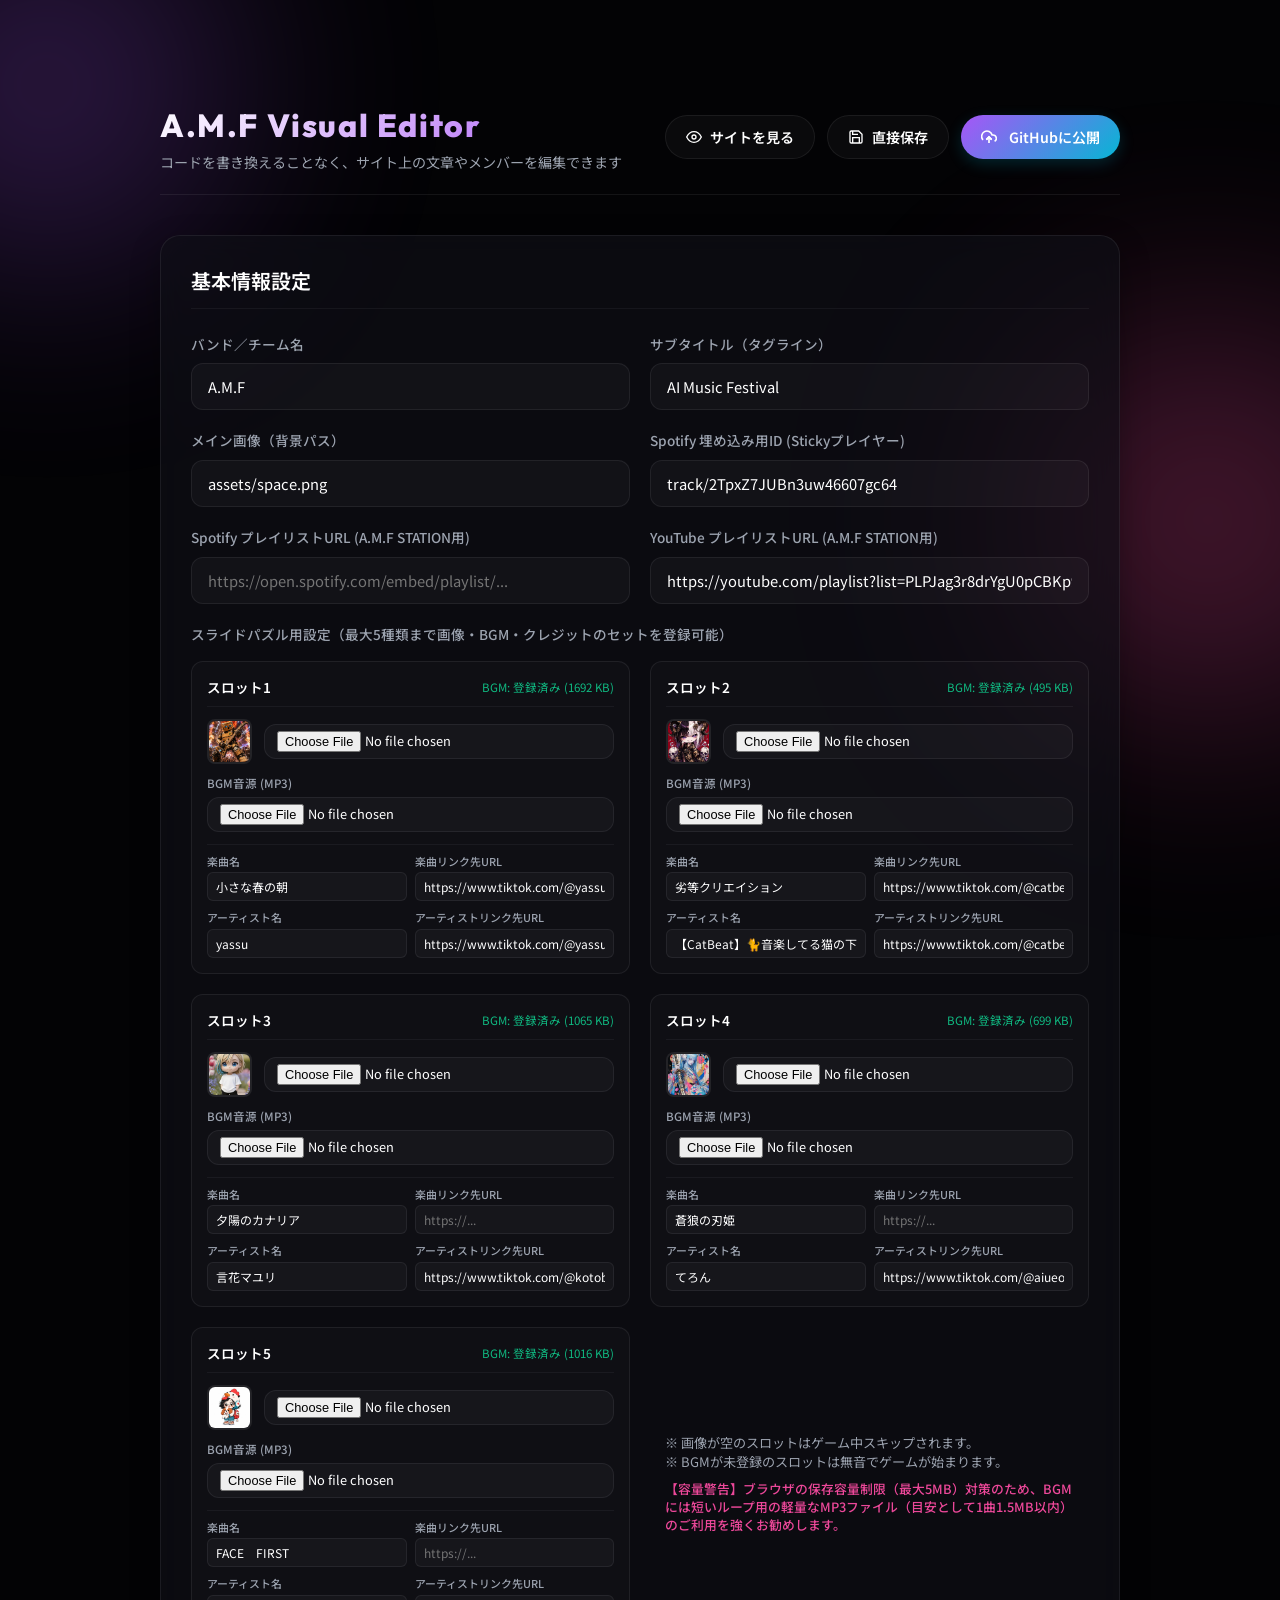
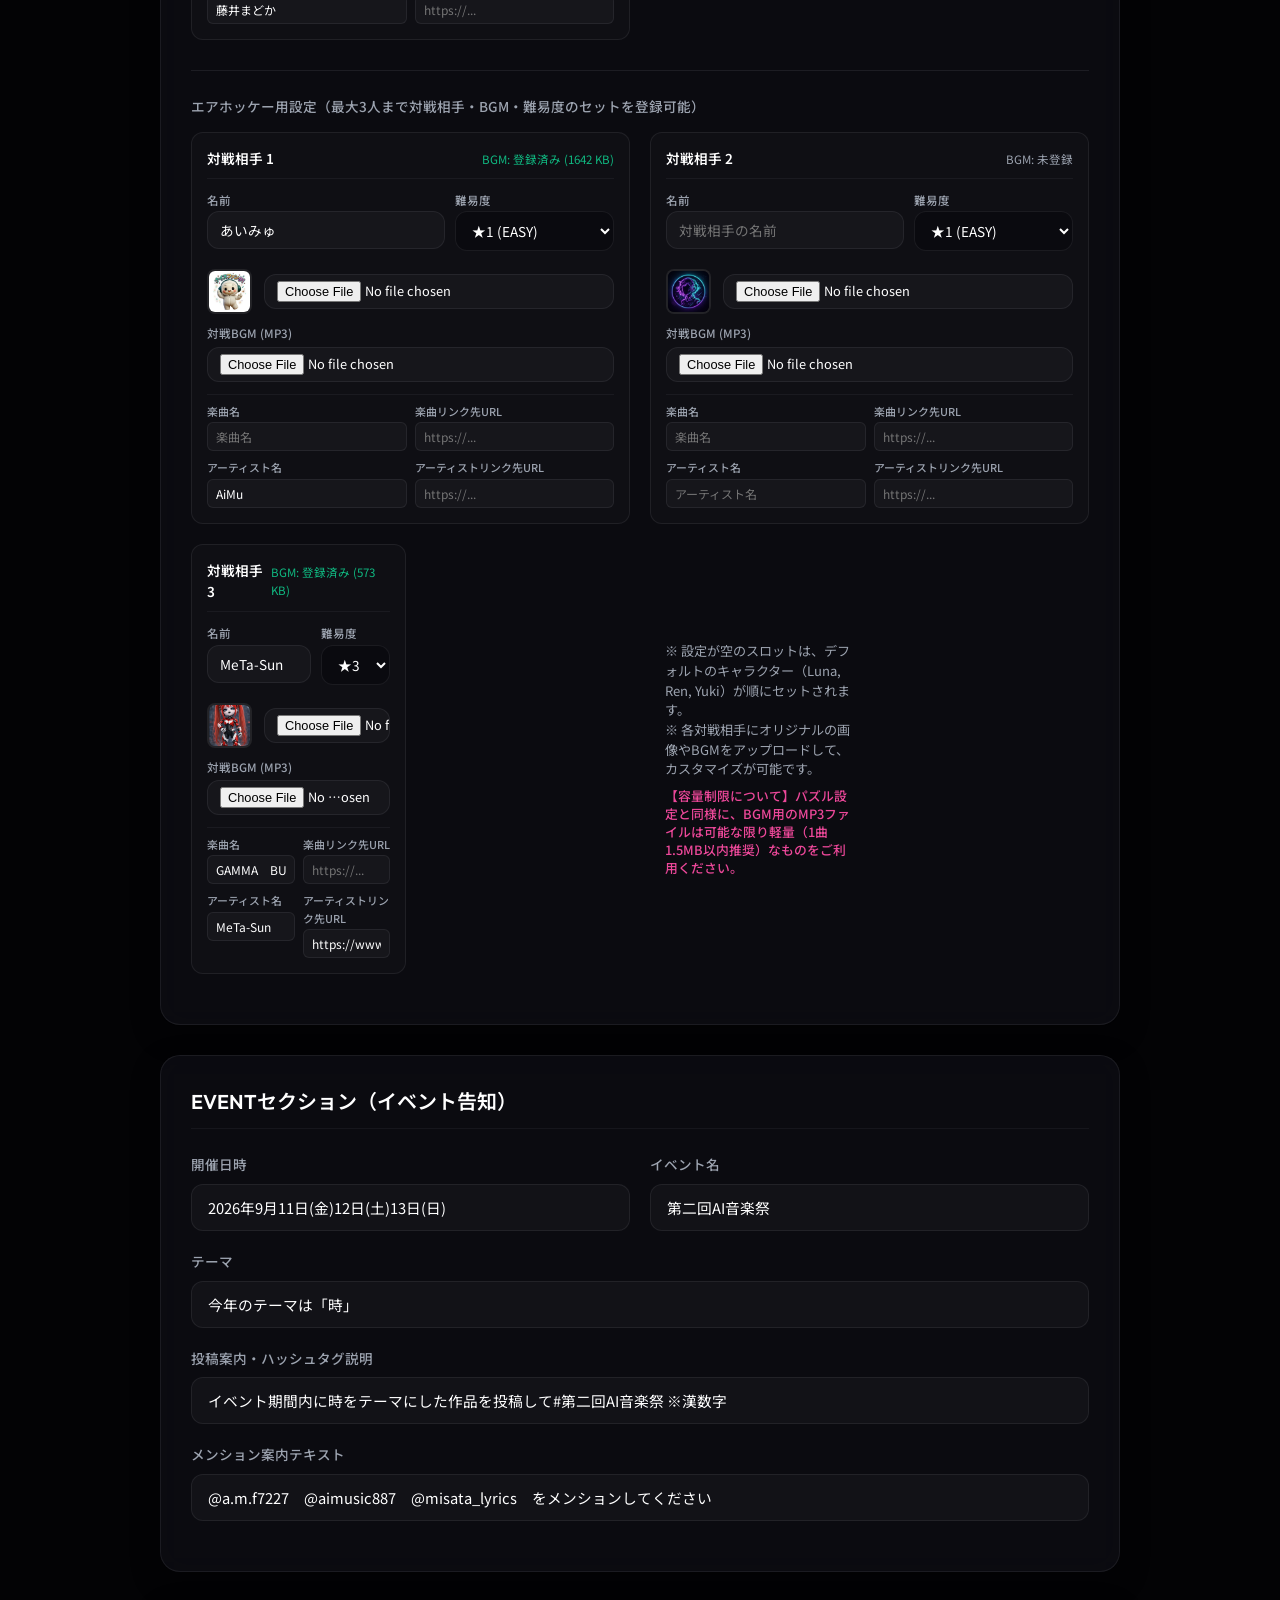
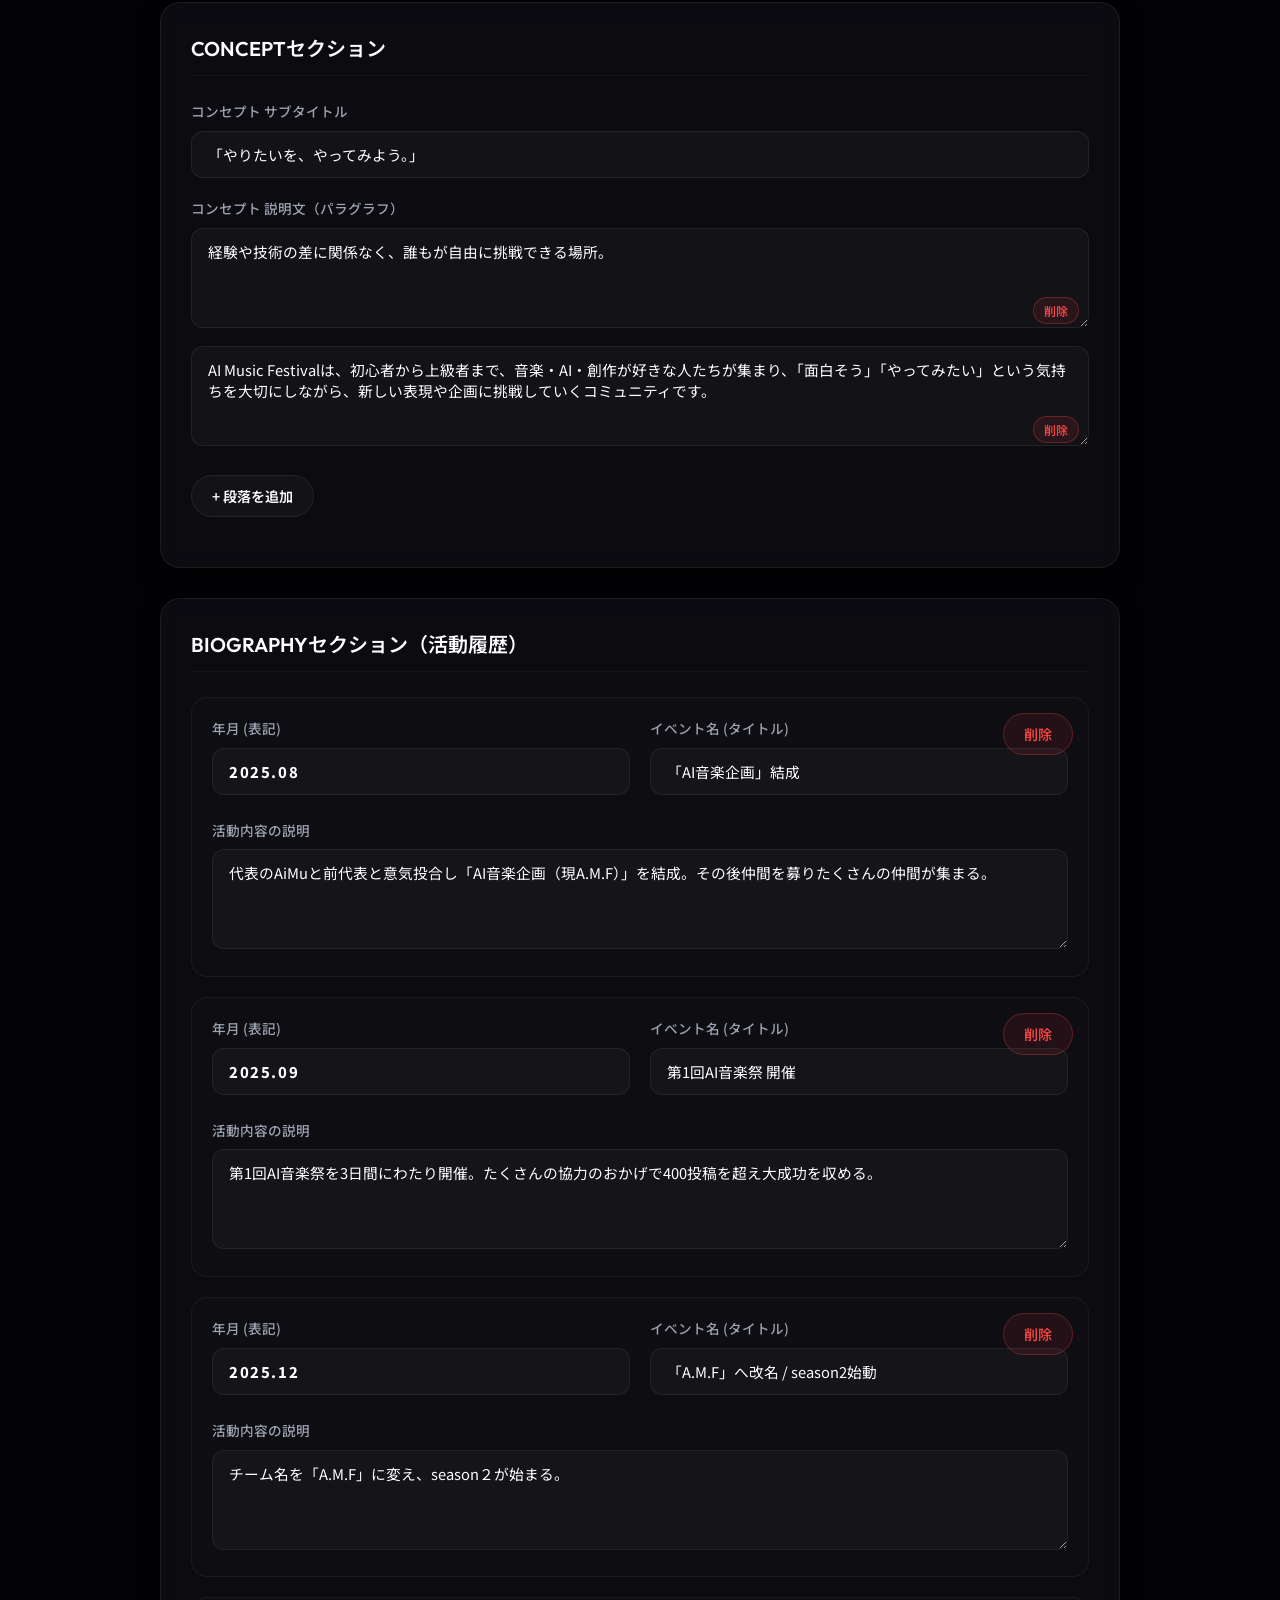
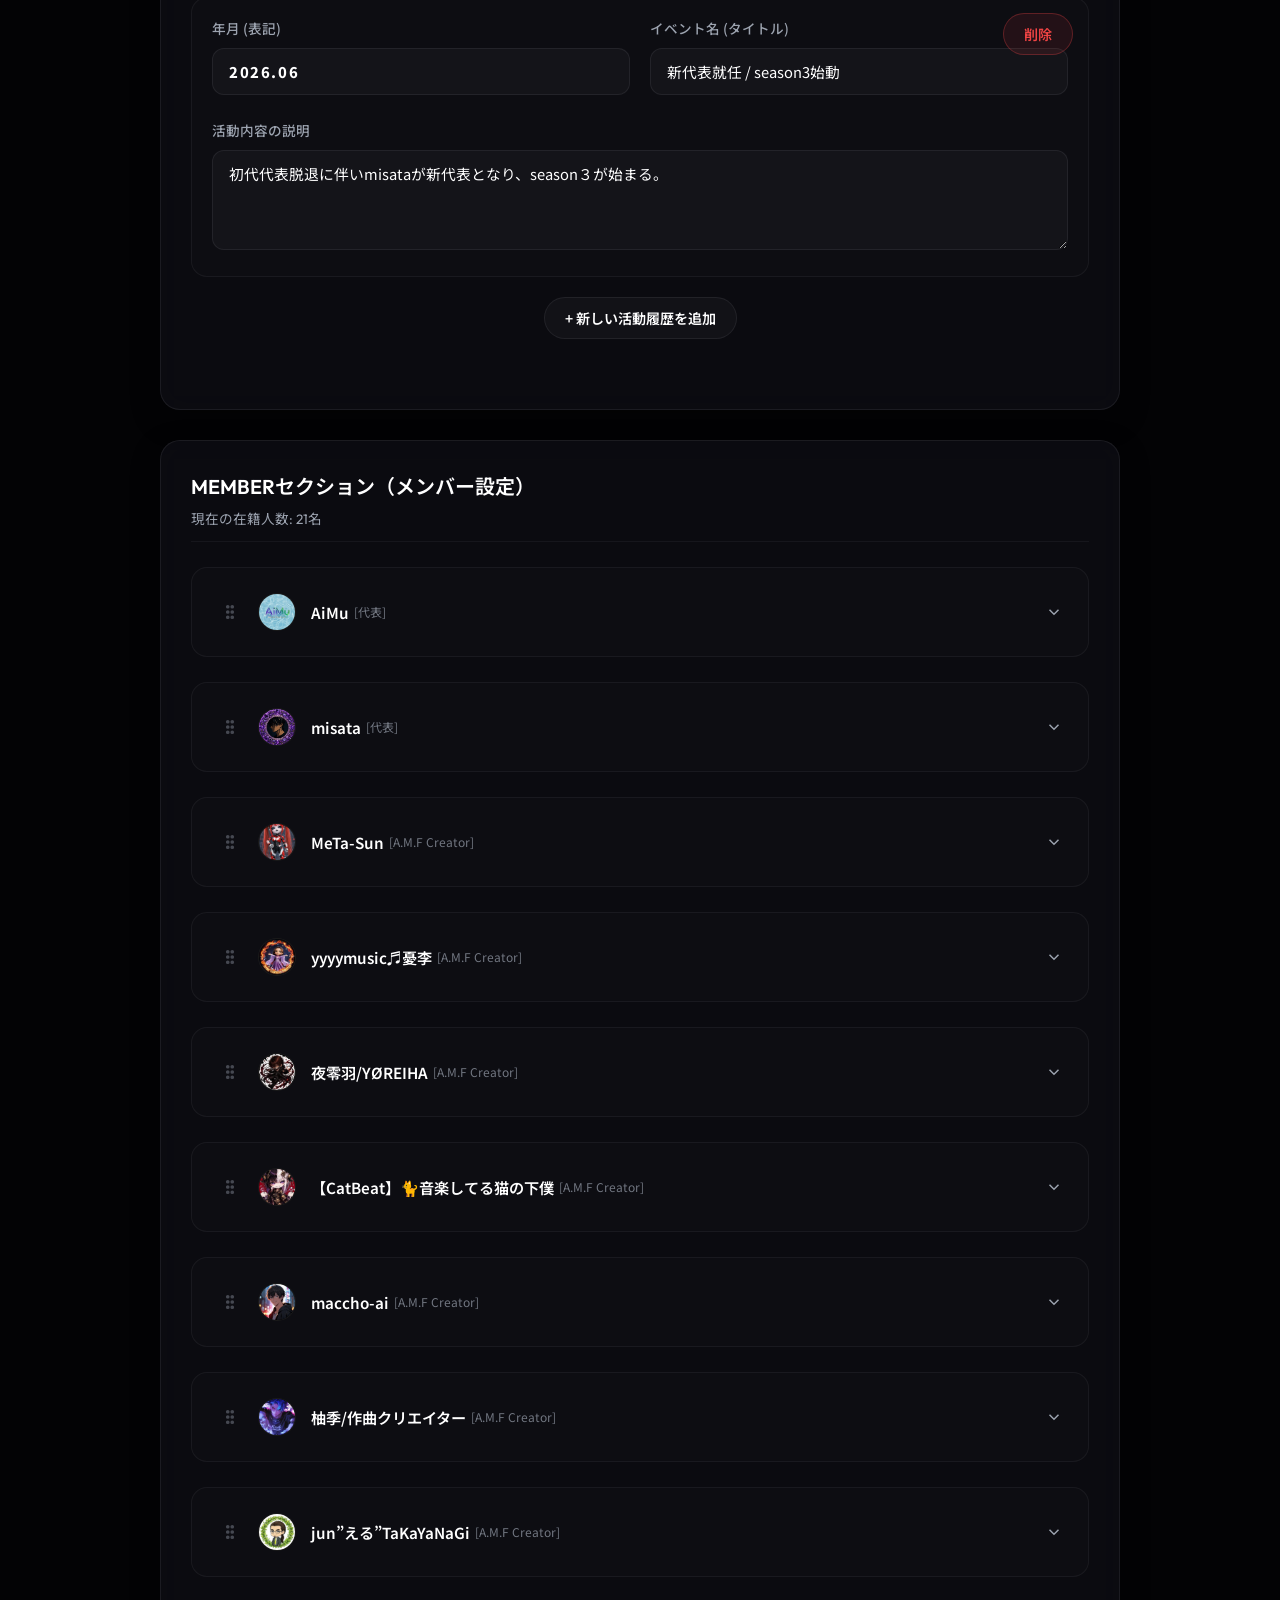
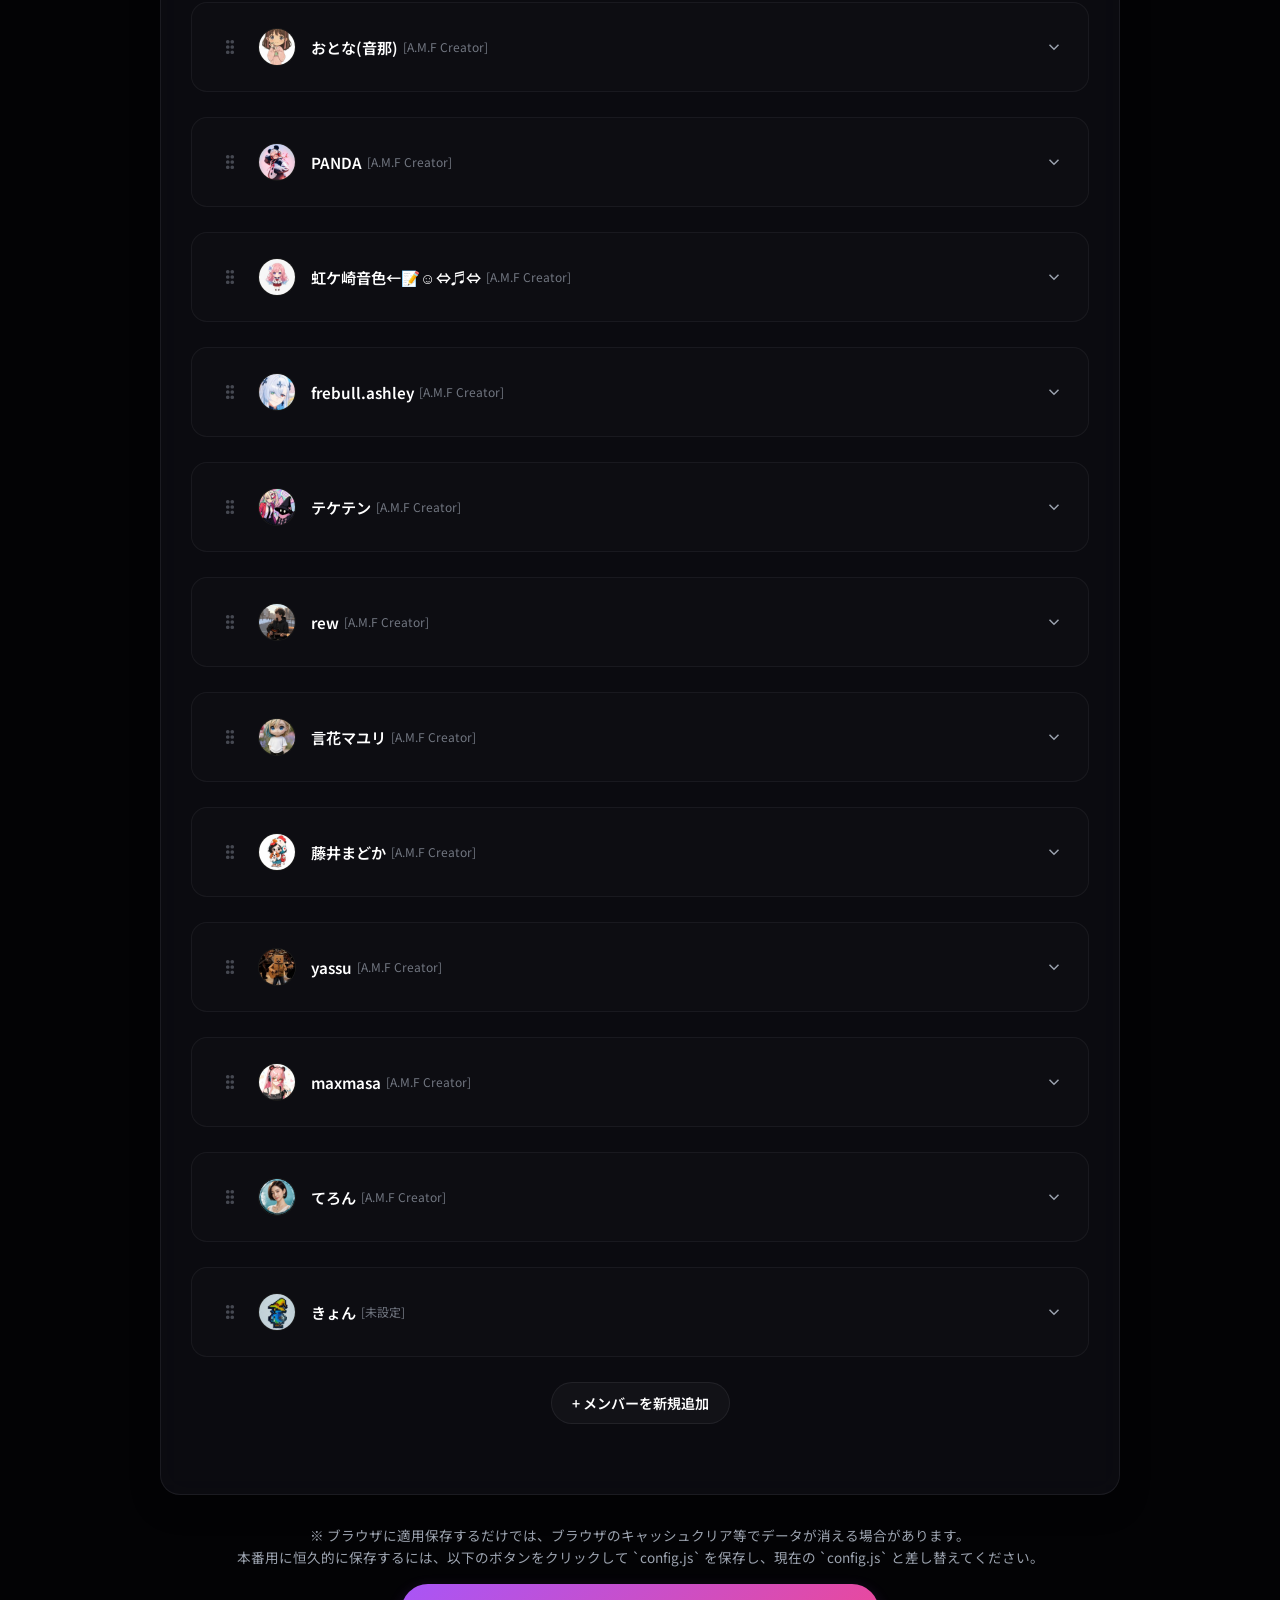
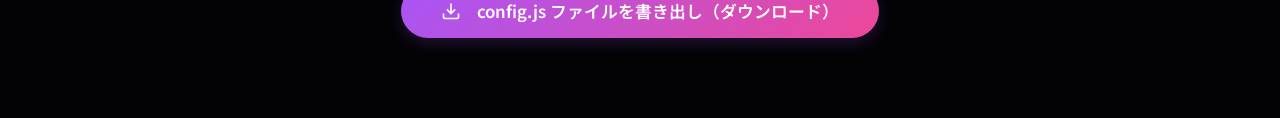
==== commit 01a7f030: "Add EVENT section and second AI Music Festival event details" ====
--- a/admin.html
+++ b/admin.html
@@ -746,6 +746,37 @@
       </div>
     </section>
 
+    <!-- 1.5. EVENT SECTION -->
+    <section class="edit-card">
+      <div class="edit-card-title">EVENTセクション（イベント告知）</div>
+      
+      <div class="form-row">
+        <div class="form-group">
+          <label for="event-date-input">開催日時</label>
+          <input type="text" id="event-date-input" class="form-control" placeholder="例: 2026年9月11日(金)12日(土)13日(日)">
+        </div>
+        <div class="form-group">
+          <label for="event-name-input">イベント名</label>
+          <input type="text" id="event-name-input" class="form-control" placeholder="例: 第二回AI音楽祭">
+        </div>
+      </div>
+
+      <div class="form-group">
+        <label for="event-theme-input">テーマ</label>
+        <input type="text" id="event-theme-input" class="form-control" placeholder="例: 今年のテーマは「時」">
+      </div>
+
+      <div class="form-group">
+        <label for="event-description-input">投稿案内・ハッシュタグ説明</label>
+        <input type="text" id="event-description-input" class="form-control" placeholder="例: イベント期間内に時をテーマにした作品を投稿して#第二回AI音楽祭 ※漢数字">
+      </div>
+
+      <div class="form-group">
+        <label for="event-notice-input">メンション案内テキスト</label>
+        <input type="text" id="event-notice-input" class="form-control" placeholder="例: @a.m.f7227　@aimusic887　@misata_lyrics　をメンションしてください">
+      </div>
+    </section>
+
     <!-- 2. CONCEPT SECTION -->
     <section class="edit-card">
       <div class="edit-card-title">CONCEPTセクション</div>
--- a/style.css
+++ b/style.css
@@ -209,7 +209,7 @@
 
 /* Main Sections Layout */
 .content-wrapper {
-  padding-bottom: calc(var(--mobile-nav-height) + 20px);
+  padding-bottom: 0;
 }
 
 .section-container {
@@ -693,7 +693,7 @@
   left: 0;
   width: 100vw;
   height: 100vh;
-  z-index: 2000;
+  z-index: 3000;
   display: flex;
   justify-content: center;
   align-items: center;
@@ -969,99 +969,145 @@
 }
 
 
-/* 5. Bottom Navigation Bar (Mobile Only) */
-.mobile-nav-bar {
+/* 5. Hamburger Menu Toggle Button */
+.menu-toggle-btn {
+  display: flex;
+  flex-direction: column;
+  justify-content: space-between;
+  width: 26px;
+  height: 18px;
+  background: transparent;
+  border: none;
+  cursor: pointer;
+  padding: 0;
+  z-index: 2500; /* Must be above the mobile overlay menu */
+  position: relative;
+  transition: var(--transition-smooth);
+}
+
+.menu-toggle-btn span {
+  width: 100%;
+  height: 2px;
+  background-color: #fff;
+  transition: all 0.3s cubic-bezier(0.16, 1, 0.3, 1);
+  border-radius: 2px;
+  position: absolute;
+  left: 0;
+}
+
+.menu-toggle-btn span:nth-child(1) { top: 0px; }
+.menu-toggle-btn span:nth-child(2) { top: 8px; }
+.menu-toggle-btn span:nth-child(3) { top: 16px; }
+
+/* Hamburger Button Hover Effect */
+.menu-toggle-btn:hover span {
+  background-color: var(--color-primary);
+}
+
+/* Open/Close Animation State */
+.menu-toggle-btn.open span:nth-child(1) {
+  transform: translateY(8px) rotate(45deg);
+  background-color: var(--color-secondary);
+}
+
+.menu-toggle-btn.open span:nth-child(2) {
+  opacity: 0;
+  transform: scale(0);
+}
+
+.menu-toggle-btn.open span:nth-child(3) {
+  transform: translateY(-8px) rotate(-45deg);
+  background-color: var(--color-secondary);
+}
+
+/* Hide toggle button on desktop view */
+@media (min-width: 768px) {
+  .menu-toggle-btn {
+    display: none;
+  }
+}
+
+/* 5.5 Mobile Menu Overlay (Mobile Only) */
+.mobile-menu-overlay {
   position: fixed;
-  bottom: 20px;
-  left: 50%;
-  transform: translateX(-50%);
-  width: 90%;
-  max-width: 450px;
-  height: var(--mobile-nav-height);
-  background: rgba(10, 10, 15, 0.75);
+  top: 0;
+  left: 0;
+  width: 100vw;
+  height: 100vh;
+  z-index: 2000; /* Above regular elements, below active modal but covers body */
+  display: flex;
+  justify-content: flex-end; /* Align overlay content to the right */
+  align-items: center;
+  opacity: 0;
+  pointer-events: none;
+  background: rgba(0, 0, 0, 0); /* Invisible background for full-screen click interception */
+  transition: opacity 0.5s cubic-bezier(0.16, 1, 0.3, 1);
+}
+
+.mobile-menu-overlay::before {
+  content: '';
+  position: absolute;
+  top: 0;
+  left: 0;
+  width: 100%;
+  height: 100%;
+  /* Right side is dark, fades to fully transparent on the left */
+  background: linear-gradient(to left, rgba(5, 5, 7, 0.98) 0%, rgba(5, 5, 7, 0.85) 45%, rgba(5, 5, 7, 0) 100%);
+  /* Apply glassmorphism blur over the entire screen, but mask it so it fades on the left */
   backdrop-filter: blur(20px);
-  border: 1px solid var(--color-border);
-  border-radius: 50px;
-  display: flex;
-  justify-content: space-around;
-  align-items: center;
-  z-index: 1500;
-  padding: 0 10px;
-  box-shadow: 0 15px 35px rgba(0, 0, 0, 0.6), 0 0 20px rgba(168, 85, 247, 0.08);
-}
-
-.mobile-nav-item {
+  -webkit-backdrop-filter: blur(20px);
+  -webkit-mask-image: linear-gradient(to left, rgba(0, 0, 0, 1) 0%, rgba(0, 0, 0, 0.8) 50%, rgba(0, 0, 0, 0) 100%);
+  mask-image: linear-gradient(to left, rgba(0, 0, 0, 1) 0%, rgba(0, 0, 0, 0.8) 50%, rgba(0, 0, 0, 0) 100%);
+  pointer-events: none;
+  z-index: -1;
+}
+
+.mobile-menu-overlay.open {
+  opacity: 1;
+  pointer-events: auto;
+}
+
+.mobile-overlay-nav {
   display: flex;
   flex-direction: column;
-  align-items: center;
-  justify-content: center;
-  background: none;
-  border: none;
+  align-items: flex-end; /* Align links to the right */
+  gap: 35px;
+  width: 100%;
+  padding-right: 50px; /* Spacing from the right edge */
+}
+
+.mobile-nav-link {
+  font-family: var(--font-display);
+  font-size: 2.2rem;
+  font-weight: 800;
+  letter-spacing: 0.2rem;
   color: var(--color-text-secondary);
-  font-size: 0.65rem;
-  font-weight: 500;
-  letter-spacing: 0.05rem;
   text-decoration: none;
-  cursor: pointer;
-  transition: var(--transition-fast);
-  padding: 5px 10px;
-  border-radius: 20px;
-}
-
-.mobile-nav-item:hover,
-.mobile-nav-item.active {
-  color: #fff;
-}
-
-.nav-icon {
-  margin-bottom: 4px;
+  text-transform: uppercase;
   transition: var(--transition-bounce);
-}
-
-.mobile-nav-item:hover .nav-icon,
-.mobile-nav-item.active .nav-icon {
-  transform: translateY(-2px);
-  stroke: var(--color-secondary);
-}
-
-/* Audio Wave Animation Icon in Navigation */
-.music-wave-icon {
-  width: 20px;
-  height: 20px;
-  display: flex;
-  align-items: flex-end;
-  justify-content: space-between;
-  margin-bottom: 4px;
-  padding: 2px 0;
-}
-
-.music-wave-icon span {
-  width: 3px;
-  height: 4px;
-  background-color: var(--color-text-secondary);
-  border-radius: 2px;
-  transition: var(--transition-fast);
-}
-
-.mobile-nav-item:hover .music-wave-icon span,
-.mobile-nav-item.active .music-wave-icon span {
-  background-color: var(--color-accent);
-}
-
-/* Wave Playing Animation */
-.sticky-player-sheet.open ~ .mobile-nav-bar #nav-item-spotify-toggle .music-wave-icon span {
-  background-color: var(--color-accent);
-  animation: bounceWave 0.8s ease infinite alternate;
-}
-
-.sticky-player-sheet.open ~ .mobile-nav-bar #nav-item-spotify-toggle .music-wave-icon span:nth-child(1) { animation-delay: 0.1s; }
-.sticky-player-sheet.open ~ .mobile-nav-bar #nav-item-spotify-toggle .music-wave-icon span:nth-child(2) { animation-delay: 0.3s; }
-.sticky-player-sheet.open ~ .mobile-nav-bar #nav-item-spotify-toggle .music-wave-icon span:nth-child(3) { animation-delay: 0.0s; }
-.sticky-player-sheet.open ~ .mobile-nav-bar #nav-item-spotify-toggle .music-wave-icon span:nth-child(4) { animation-delay: 0.2s; }
-
-@keyframes bounceWave {
-  0% { height: 4px; }
-  100% { height: 16px; }
+  transform: translateY(30px);
+  opacity: 0;
+  text-align: right;
+  transform-origin: right center; /* Pin scale animation origin to the right */
+}
+
+.mobile-menu-overlay.open .mobile-nav-link {
+  transform: translateY(0);
+  opacity: 1;
+  transition: transform 0.5s cubic-bezier(0.34, 1.56, 0.64, 1), opacity 0.5s ease;
+}
+
+/* Staggered Delay for Mobile Nav Links when Menu opens */
+.mobile-menu-overlay.open .mobile-nav-link:nth-child(1) { transition-delay: 0.1s; }
+.mobile-menu-overlay.open .mobile-nav-link:nth-child(2) { transition-delay: 0.2s; }
+.mobile-menu-overlay.open .mobile-nav-link:nth-child(3) { transition-delay: 0.3s; }
+.mobile-menu-overlay.open .mobile-nav-link:nth-child(4) { transition-delay: 0.4s; }
+
+.mobile-nav-link:hover,
+.mobile-nav-link.active {
+  color: #fff;
+  transform: scale(1.1);
+  text-shadow: 0 0 25px var(--color-primary), 0 0 10px var(--color-secondary);
 }
 
 
@@ -1441,10 +1487,10 @@
   transform: scale(0.8) !important;
 }
 
-body.modal-open .mobile-nav-bar {
+body.modal-open .menu-toggle-btn {
   opacity: 0 !important;
   pointer-events: none !important;
-  transform: translate(-50%, 50px) !important;
+  transform: scale(0.8) !important;
 }
 
 /* ==========================================================================
@@ -1586,3 +1632,184 @@
 .arcade-start-btn:hover svg {
   transform: translateX(4px);
 }
+
+/* ==========================================
+   EVENT Section Styling
+   ========================================== */
+.event-content-box {
+  background: rgba(255, 255, 255, 0.03);
+  backdrop-filter: blur(16px);
+  border: 1px solid rgba(255, 255, 255, 0.08);
+  border-radius: 24px;
+  padding: 45px 35px;
+  max-width: 860px;
+  margin: 0 auto;
+  box-shadow: 0 15px 35px rgba(0, 0, 0, 0.4), inset 0 1px 0 rgba(255, 255, 255, 0.1);
+  text-align: center;
+  position: relative;
+  overflow: hidden;
+}
+
+.event-content-box::before {
+  content: '';
+  position: absolute;
+  top: -50%;
+  left: -50%;
+  width: 200%;
+  height: 200%;
+  background: radial-gradient(circle, rgba(168, 85, 247, 0.08) 0%, rgba(236, 72, 153, 0.04) 40%, transparent 70%);
+  pointer-events: none;
+}
+
+.event-date-badge {
+  display: inline-flex;
+  align-items: center;
+  gap: 8px;
+  background: linear-gradient(135deg, rgba(168, 85, 247, 0.2), rgba(236, 72, 153, 0.2));
+  border: 1px solid rgba(236, 72, 153, 0.4);
+  padding: 8px 22px;
+  border-radius: 30px;
+  color: #fff;
+  font-weight: 700;
+  font-size: 1.05rem;
+  letter-spacing: 0.05rem;
+  margin-bottom: 25px;
+  box-shadow: 0 4px 15px rgba(236, 72, 153, 0.2);
+}
+
+.event-main-title {
+  font-family: var(--font-body);
+  font-size: 2.5rem;
+  font-weight: 800;
+  background: linear-gradient(135deg, #ffffff 0%, #f472b6 50%, #c084fc 100%);
+  -webkit-background-clip: text;
+  -webkit-text-fill-color: transparent;
+  margin-bottom: 20px;
+  letter-spacing: 0.1rem;
+  line-height: 1.3;
+}
+
+.event-theme-card {
+  background: rgba(0, 0, 0, 0.35);
+  border: 1px dashed rgba(244, 114, 182, 0.4);
+  border-radius: 16px;
+  padding: 16px 28px;
+  display: inline-block;
+  margin-bottom: 30px;
+}
+
+.event-theme-text {
+  font-size: 1.3rem;
+  font-weight: 700;
+  color: #fbbf24;
+  letter-spacing: 0.08rem;
+}
+
+.event-description-box {
+  margin-bottom: 30px;
+}
+
+.event-desc-line {
+  font-size: 1.05rem;
+  color: var(--color-text-secondary);
+  line-height: 1.8;
+  margin-bottom: 12px;
+}
+
+.event-hashtag-badge {
+  display: inline-flex;
+  align-items: center;
+  gap: 6px;
+  background: rgba(168, 85, 247, 0.15);
+  border: 1px solid var(--color-primary);
+  color: #c084fc;
+  font-weight: 700;
+  padding: 4px 14px;
+  border-radius: 8px;
+  font-size: 1.1rem;
+  cursor: pointer;
+  transition: var(--transition-fast);
+}
+
+.event-hashtag-badge:hover {
+  background: var(--color-primary);
+  color: #fff;
+  transform: translateY(-2px);
+}
+
+.event-mentions-container {
+  display: flex;
+  justify-content: center;
+  flex-wrap: wrap;
+  gap: 12px;
+  margin-top: 20px;
+  margin-bottom: 25px;
+}
+
+.event-mention-chip {
+  display: inline-flex;
+  align-items: center;
+  gap: 6px;
+  background: rgba(255, 255, 255, 0.06);
+  border: 1px solid rgba(255, 255, 255, 0.15);
+  padding: 8px 18px;
+  border-radius: 20px;
+  color: #60a5fa;
+  font-weight: 600;
+  font-size: 0.95rem;
+  text-decoration: none;
+  transition: var(--transition-fast);
+}
+
+.event-mention-chip:hover {
+  background: rgba(96, 165, 250, 0.2);
+  border-color: #60a5fa;
+  color: #fff;
+  transform: translateY(-2px);
+}
+
+.event-action-buttons {
+  display: flex;
+  justify-content: center;
+  gap: 15px;
+  flex-wrap: wrap;
+  margin-top: 25px;
+}
+
+.event-post-btn {
+  display: inline-flex;
+  align-items: center;
+  gap: 8px;
+  background: #1d9bf0;
+  color: #fff;
+  font-weight: 700;
+  padding: 12px 28px;
+  border-radius: 25px;
+  text-decoration: none;
+  font-size: 0.95rem;
+  transition: var(--transition-bounce);
+  box-shadow: 0 4px 14px rgba(29, 155, 240, 0.4);
+}
+
+.event-post-btn:hover {
+  background: #1a8cd8;
+  transform: translateY(-2px) scale(1.03);
+  color: #fff;
+}
+
+@media (max-width: 768px) {
+  .event-content-box {
+    padding: 30px 20px;
+  }
+  .event-main-title {
+    font-size: 1.8rem;
+  }
+  .event-theme-text {
+    font-size: 1.1rem;
+  }
+  .event-date-badge {
+    font-size: 0.9rem;
+    padding: 6px 16px;
+  }
+}
+
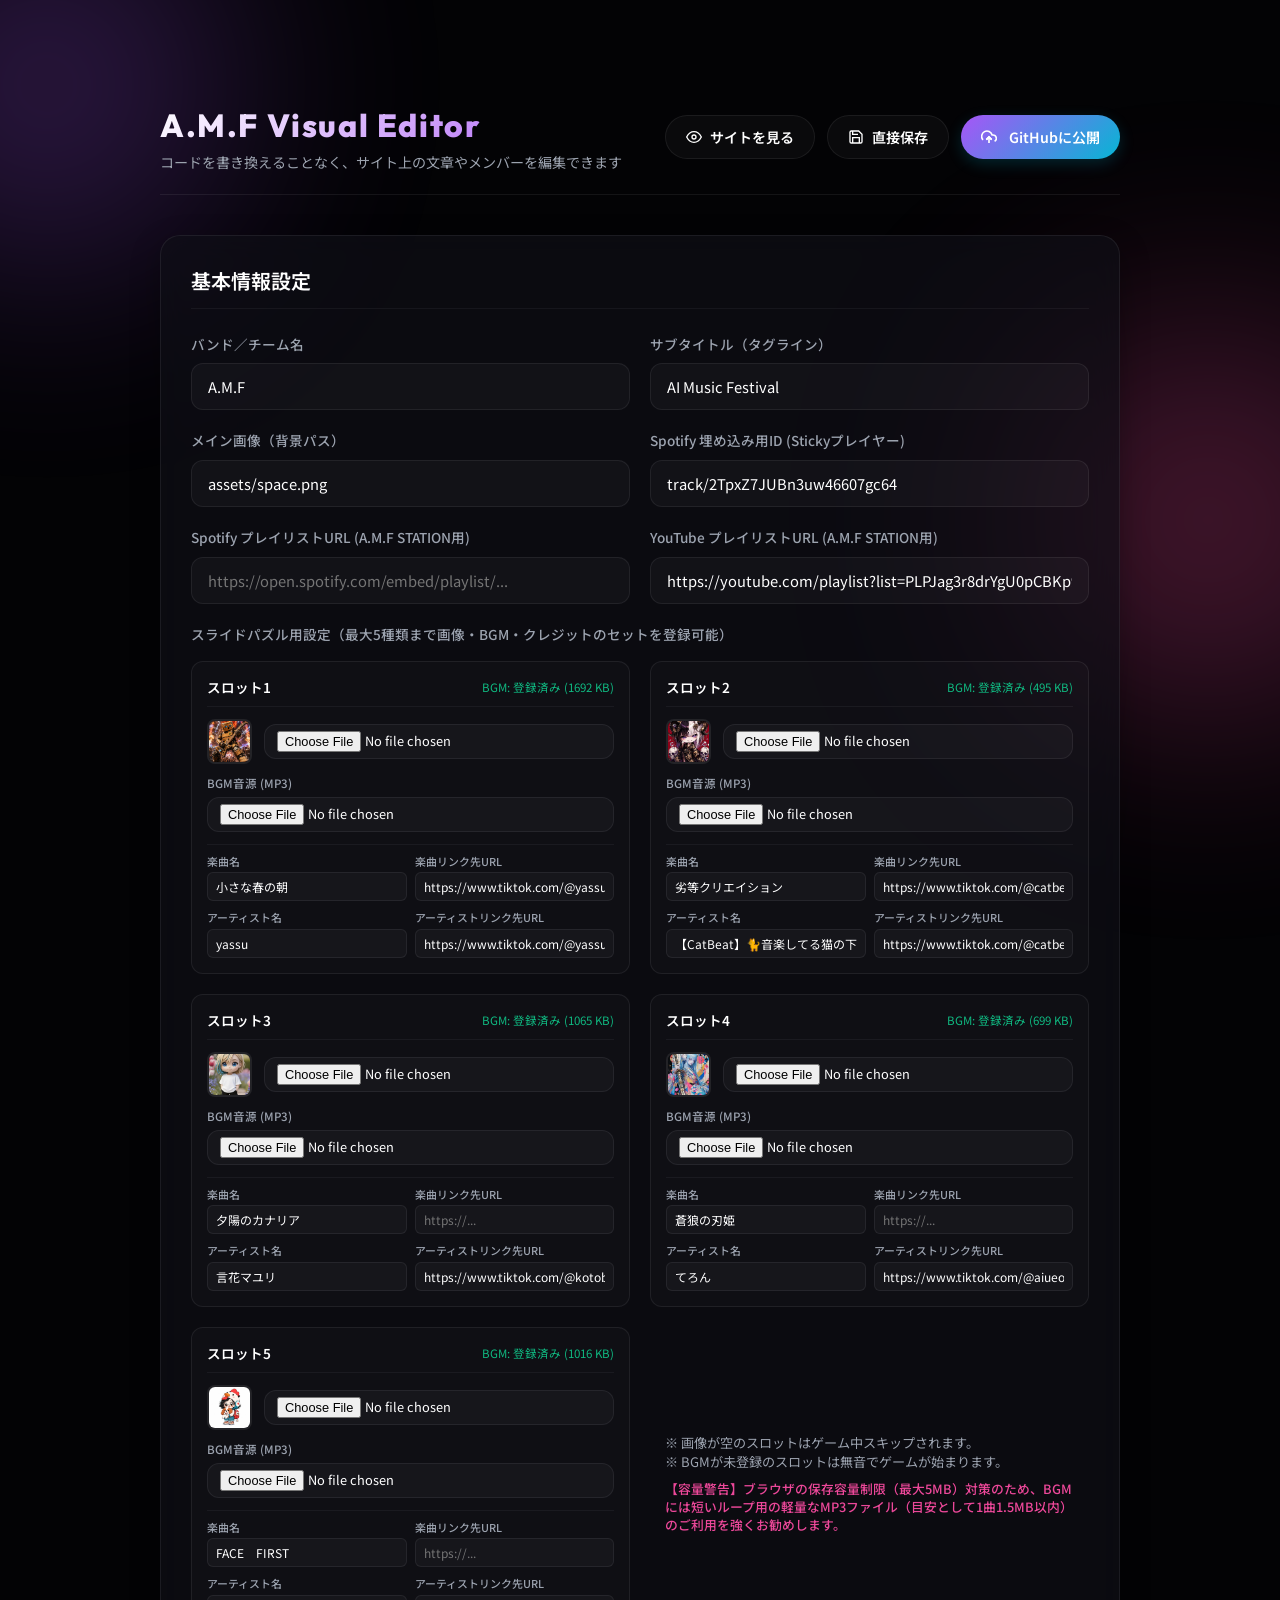
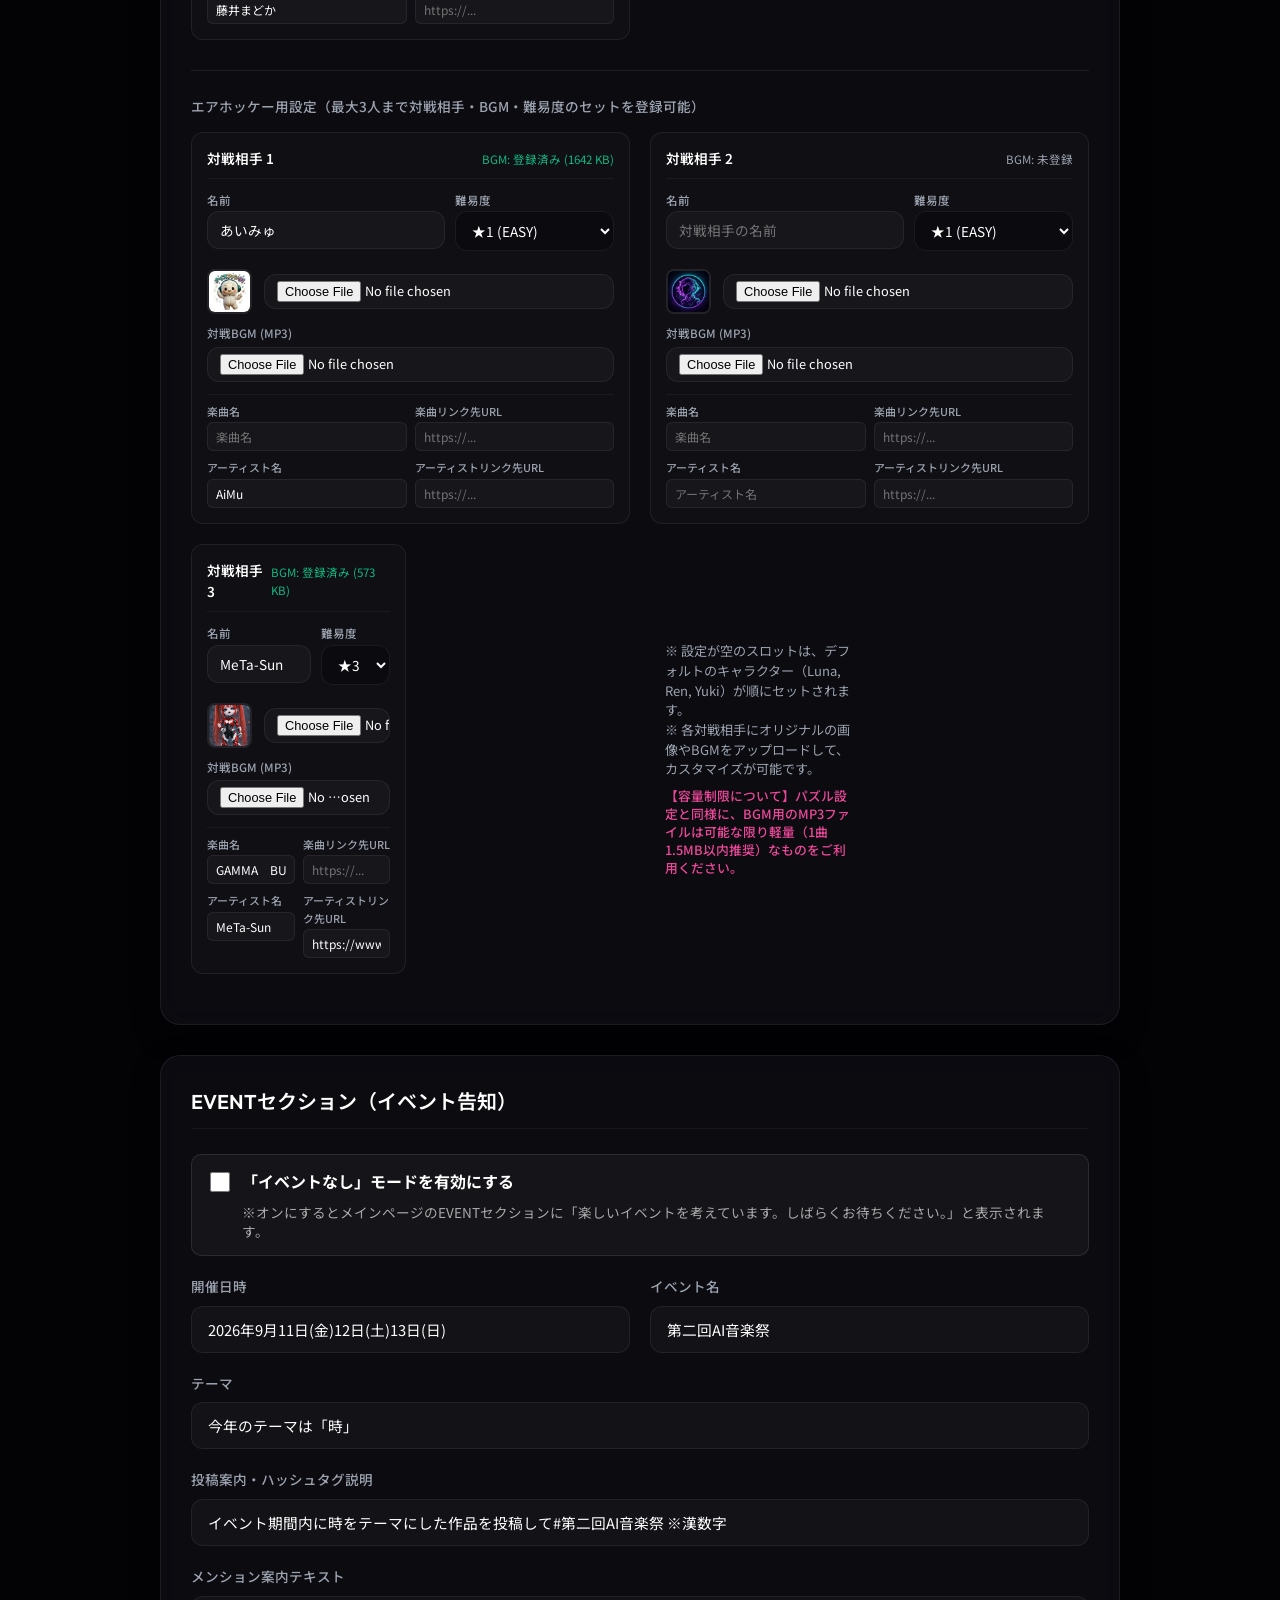
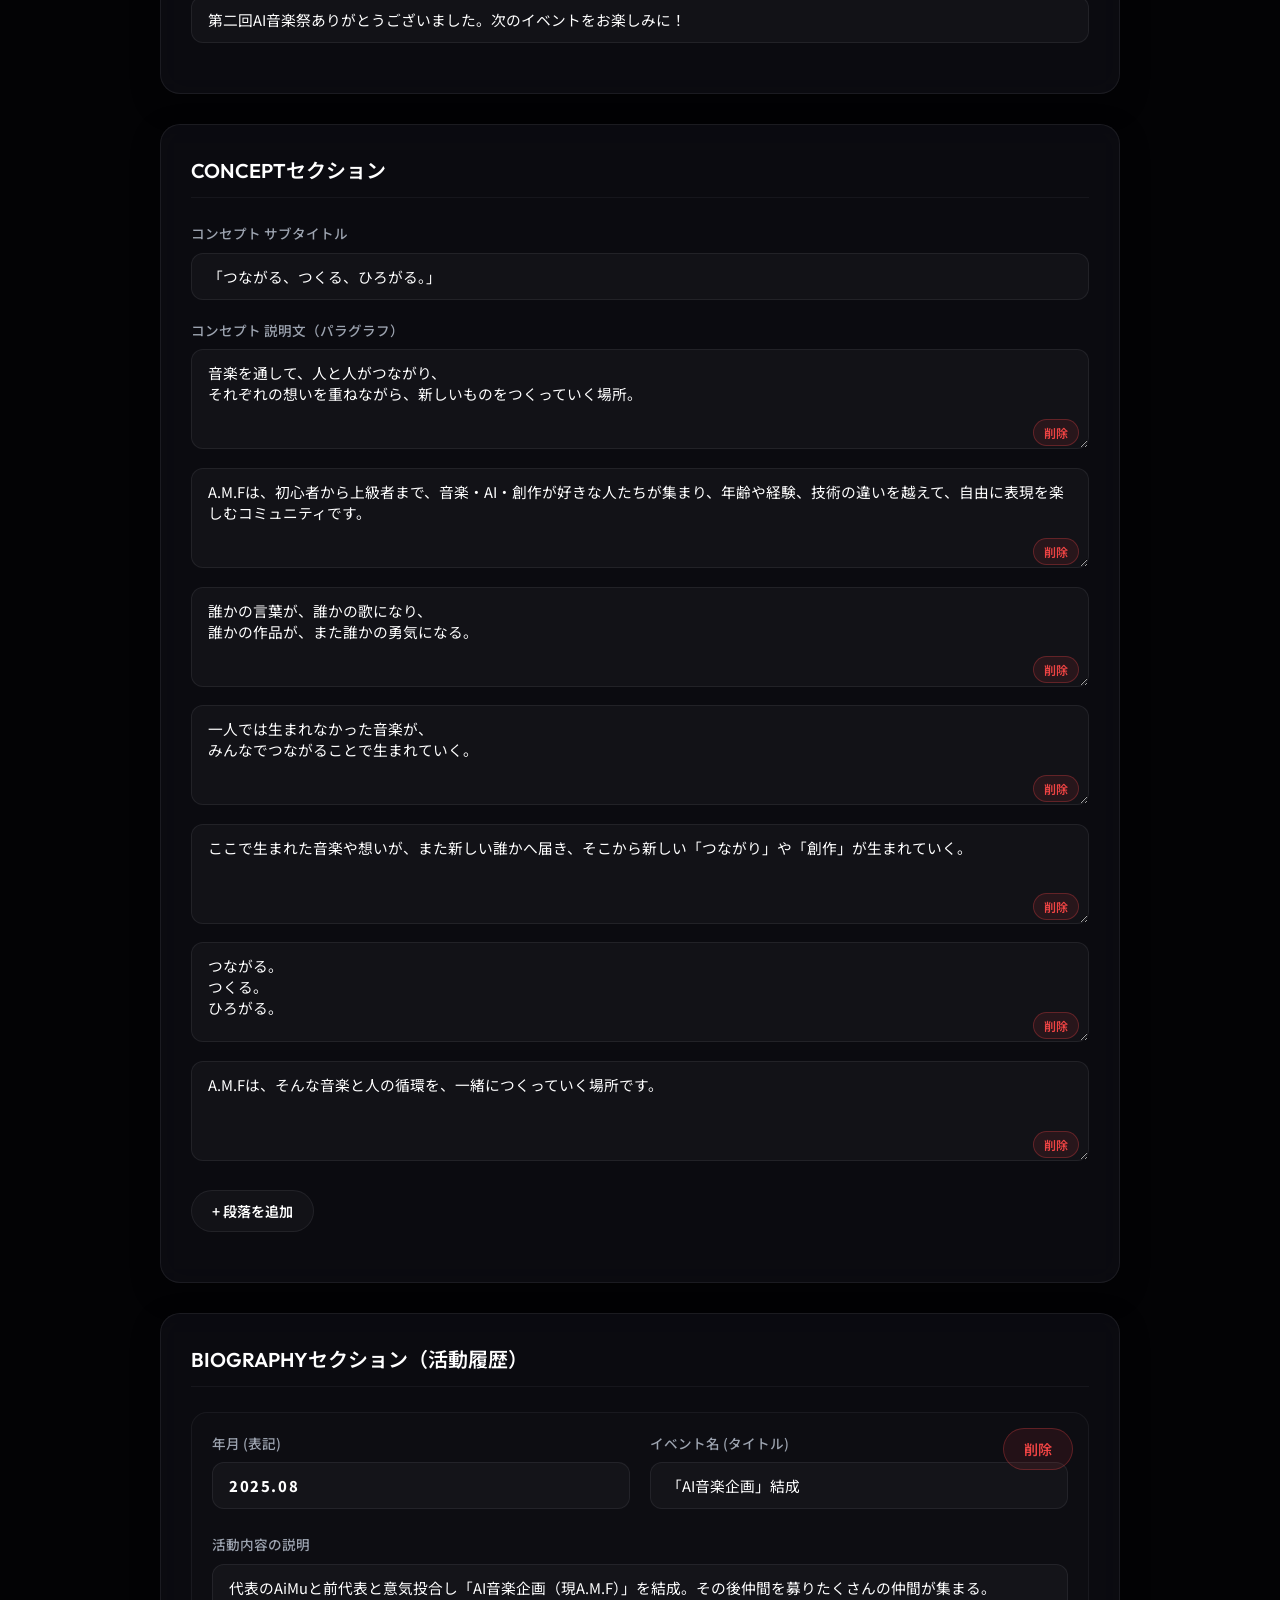
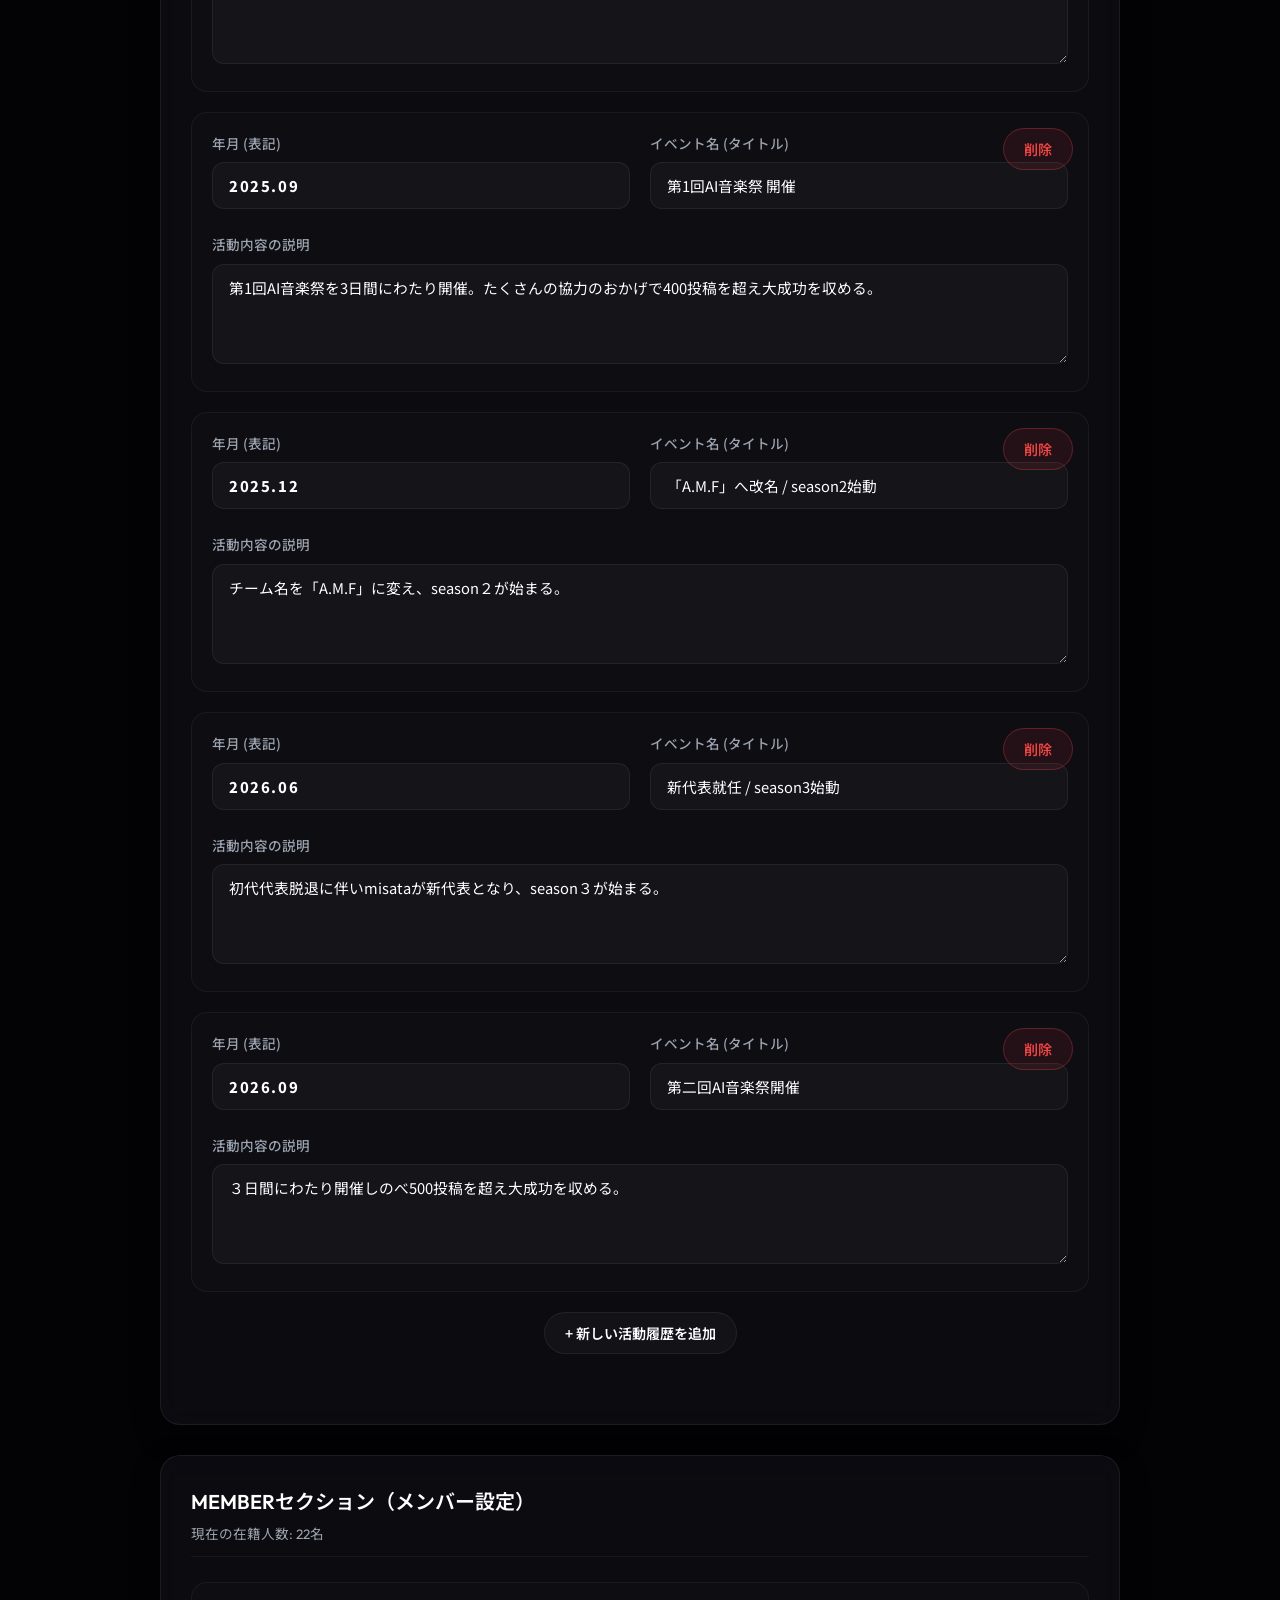
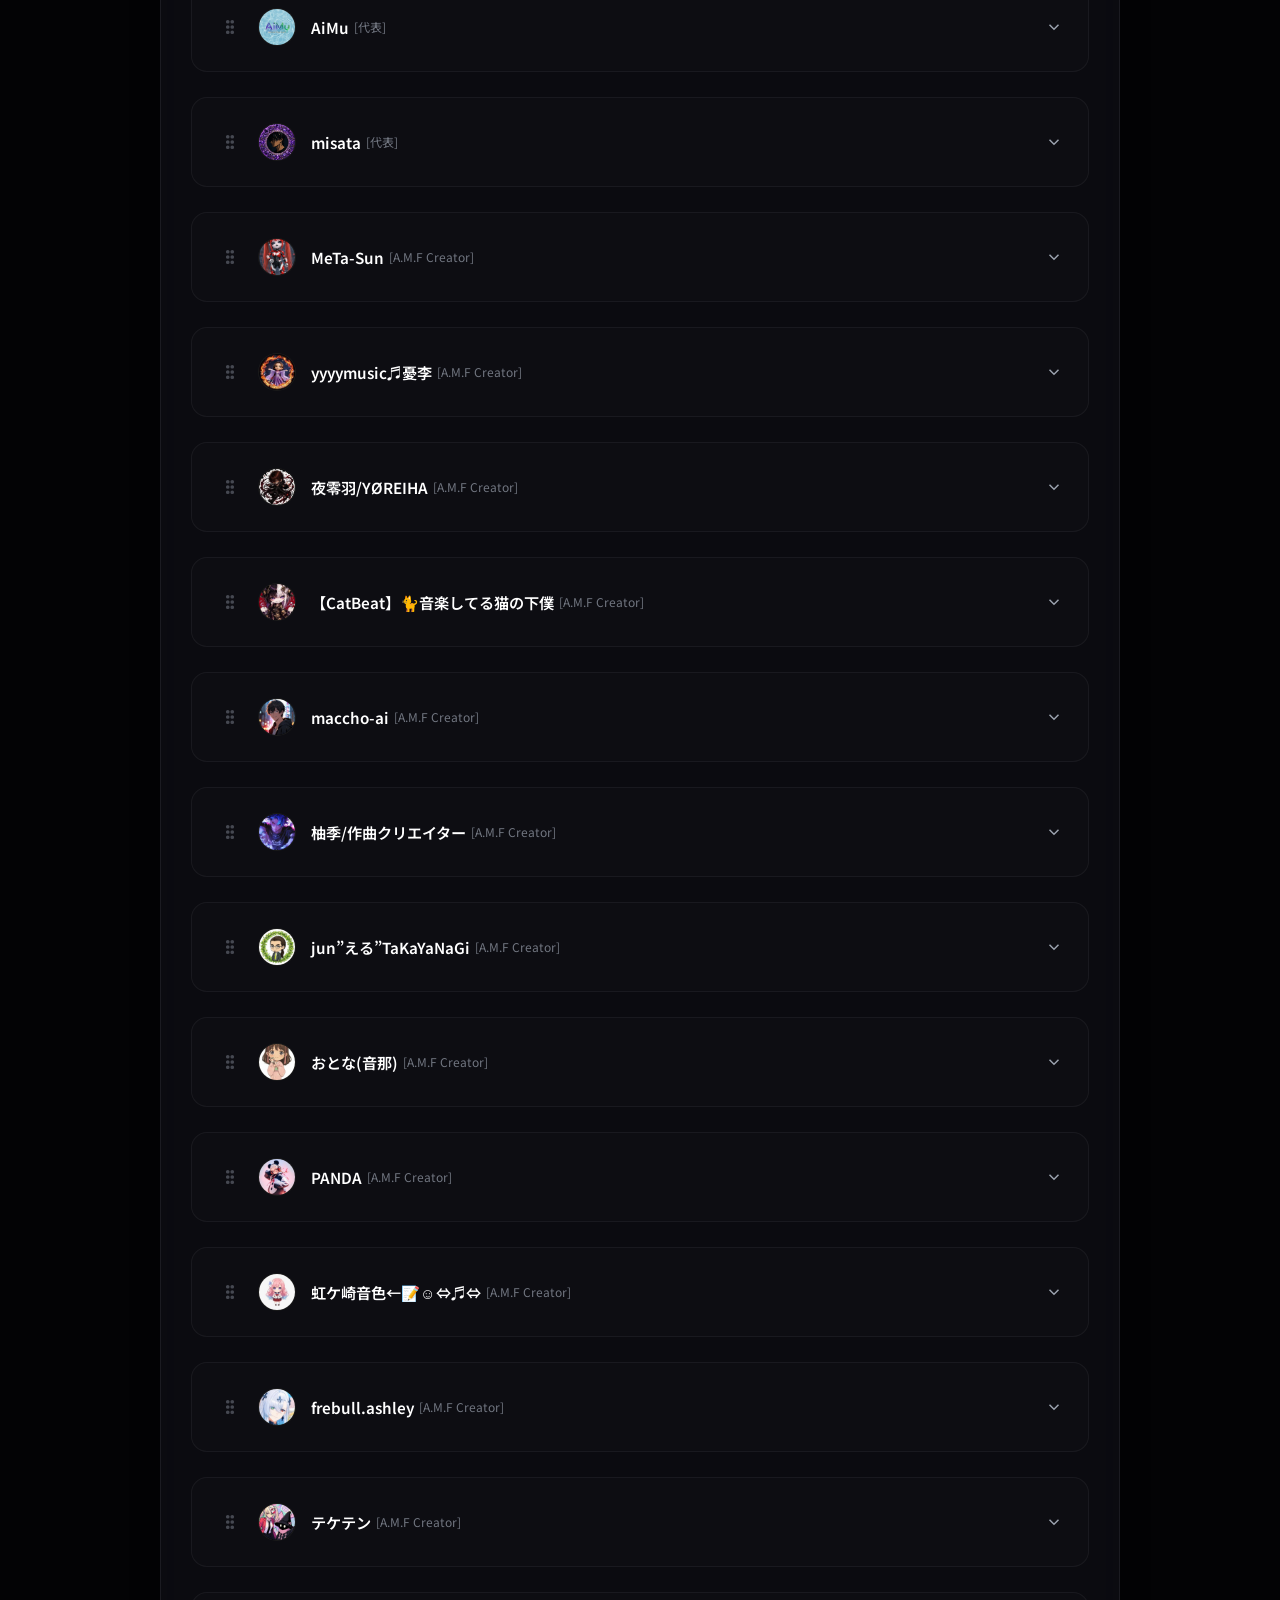
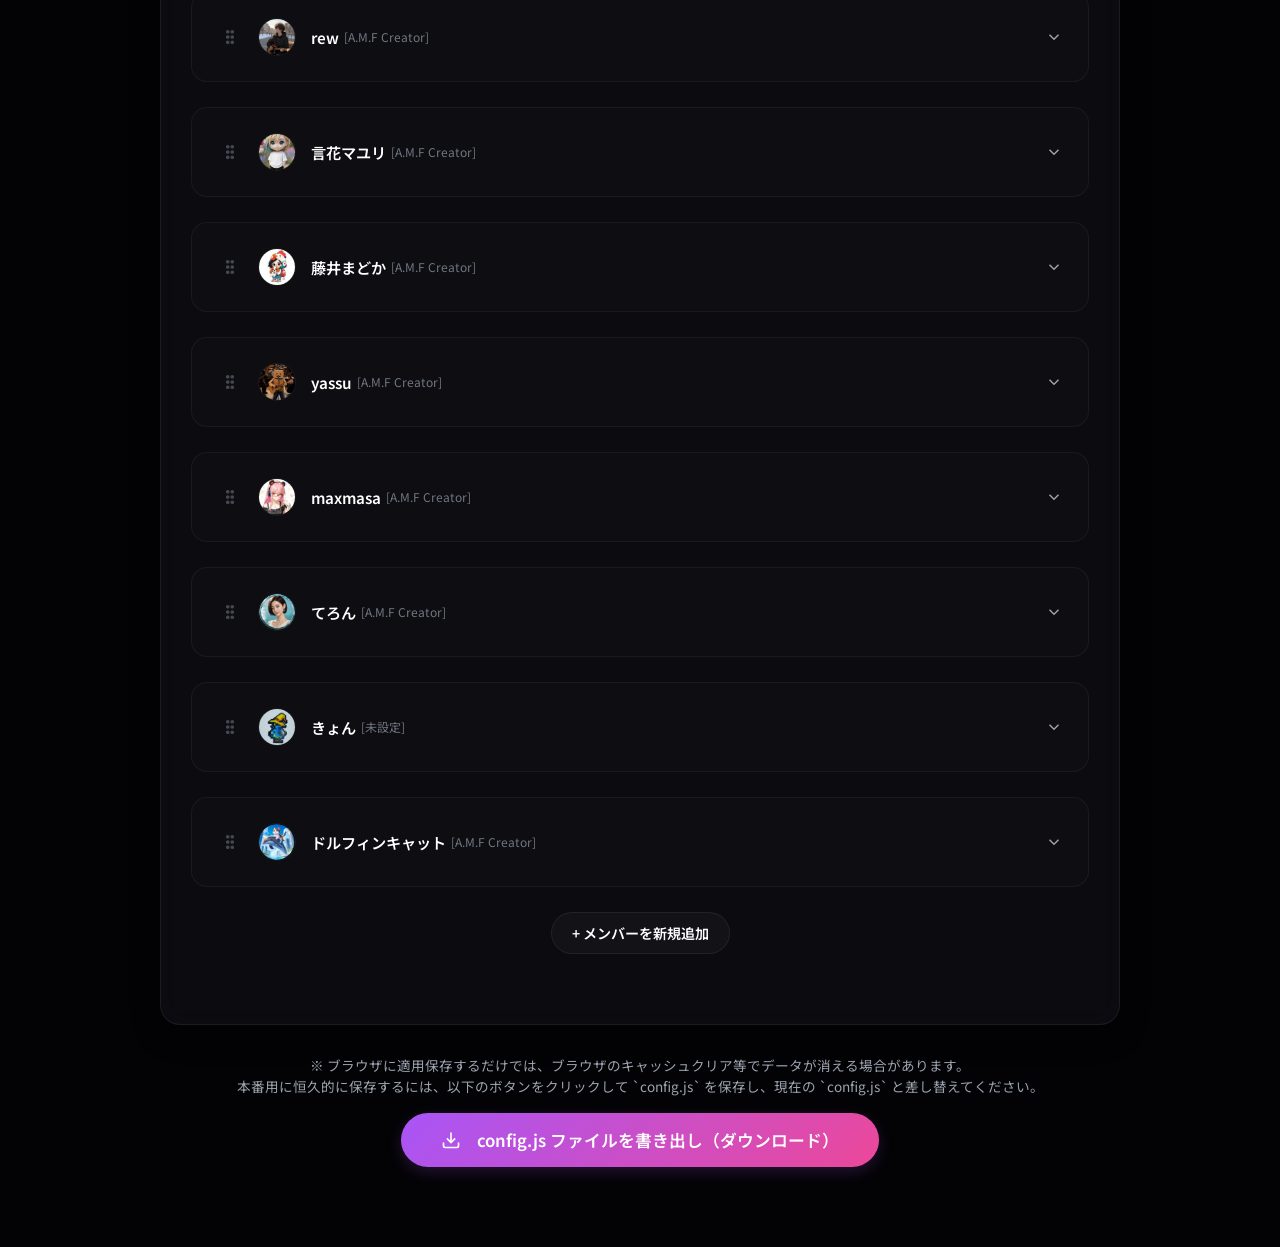
==== commit 67a5238d: "Add no-event mode toggle in admin page and event section" ====
--- a/admin.html
+++ b/admin.html
@@ -750,6 +750,16 @@
     <section class="edit-card">
       <div class="edit-card-title">EVENTセクション（イベント告知）</div>
       
+      <div class="form-group" style="margin-bottom: 20px; background: rgba(255, 255, 255, 0.04); padding: 14px 18px; border-radius: 10px; border: 1px solid rgba(255, 255, 255, 0.1);">
+        <label for="event-none-checkbox" style="display: flex; align-items: center; gap: 12px; cursor: pointer; font-weight: bold; margin: 0; color: #fff; font-size: 1rem;">
+          <input type="checkbox" id="event-none-checkbox" style="width: 20px; height: 20px; cursor: pointer; accent-color: var(--color-primary, #ff0055);">
+          <span>「イベントなし」モードを有効にする</span>
+        </label>
+        <p style="font-size: 0.85rem; color: #aaa; margin: 8px 0 0 32px; line-height: 1.4;">
+          ※オンにするとメインページのEVENTセクションに「楽しいイベントを考えています。しばらくお待ちください。」と表示されます。
+        </p>
+      </div>
+      
       <div class="form-row">
         <div class="form-group">
           <label for="event-date-input">開催日時</label>
--- a/style.css
+++ b/style.css
@@ -403,6 +403,7 @@
   margin-bottom: 15px;
   line-height: 1.8;
   font-weight: 300;
+  white-space: pre-line;
 }
 
 .concept-description-texts p:last-child {
@@ -1661,6 +1662,15 @@
   pointer-events: none;
 }
 
+.event-header-badges {
+  display: flex;
+  justify-content: center;
+  align-items: center;
+  gap: 12px;
+  flex-wrap: wrap;
+  margin-bottom: 25px;
+}
+
 .event-date-badge {
   display: inline-flex;
   align-items: center;
@@ -1673,8 +1683,59 @@
   font-weight: 700;
   font-size: 1.05rem;
   letter-spacing: 0.05rem;
-  margin-bottom: 25px;
   box-shadow: 0 4px 15px rgba(236, 72, 153, 0.2);
+}
+
+.event-venue-badge {
+  display: inline-flex;
+  align-items: center;
+  gap: 8px;
+  background: rgba(0, 0, 0, 0.6);
+  border: 1px solid #fe2c55;
+  padding: 8px 20px;
+  border-radius: 30px;
+  color: #fff;
+  font-weight: 700;
+  font-size: 1rem;
+  letter-spacing: 0.05rem;
+  box-shadow: 0 0 15px rgba(254, 44, 85, 0.3);
+}
+
+.event-mention-chip {
+  display: inline-flex;
+  align-items: center;
+  gap: 6px;
+  background: rgba(255, 255, 255, 0.06);
+  border: 1px solid rgba(255, 255, 255, 0.15);
+  padding: 8px 18px;
+  border-radius: 20px;
+  color: #25f4ee;
+  font-weight: 600;
+  font-size: 0.95rem;
+  text-decoration: none;
+  transition: var(--transition-fast);
+}
+
+.event-mention-chip:hover {
+  background: rgba(37, 244, 238, 0.15);
+  border-color: #25f4ee;
+  color: #fff;
+  transform: translateY(-2px);
+}
+
+.tiktok-btn {
+  background: linear-gradient(135deg, #000000 0%, #181818 100%);
+  border: 1px solid rgba(254, 44, 85, 0.5);
+  color: #fff;
+  box-shadow: 0 4px 20px rgba(254, 44, 85, 0.3);
+}
+
+.tiktok-btn:hover {
+  background: linear-gradient(135deg, #fe2c55 0%, #25f4ee 100%);
+  border-color: transparent;
+  color: #000;
+  box-shadow: 0 6px 25px rgba(254, 44, 85, 0.6);
+  transform: translateY(-2px) scale(1.04);
 }
 
 .event-main-title {
